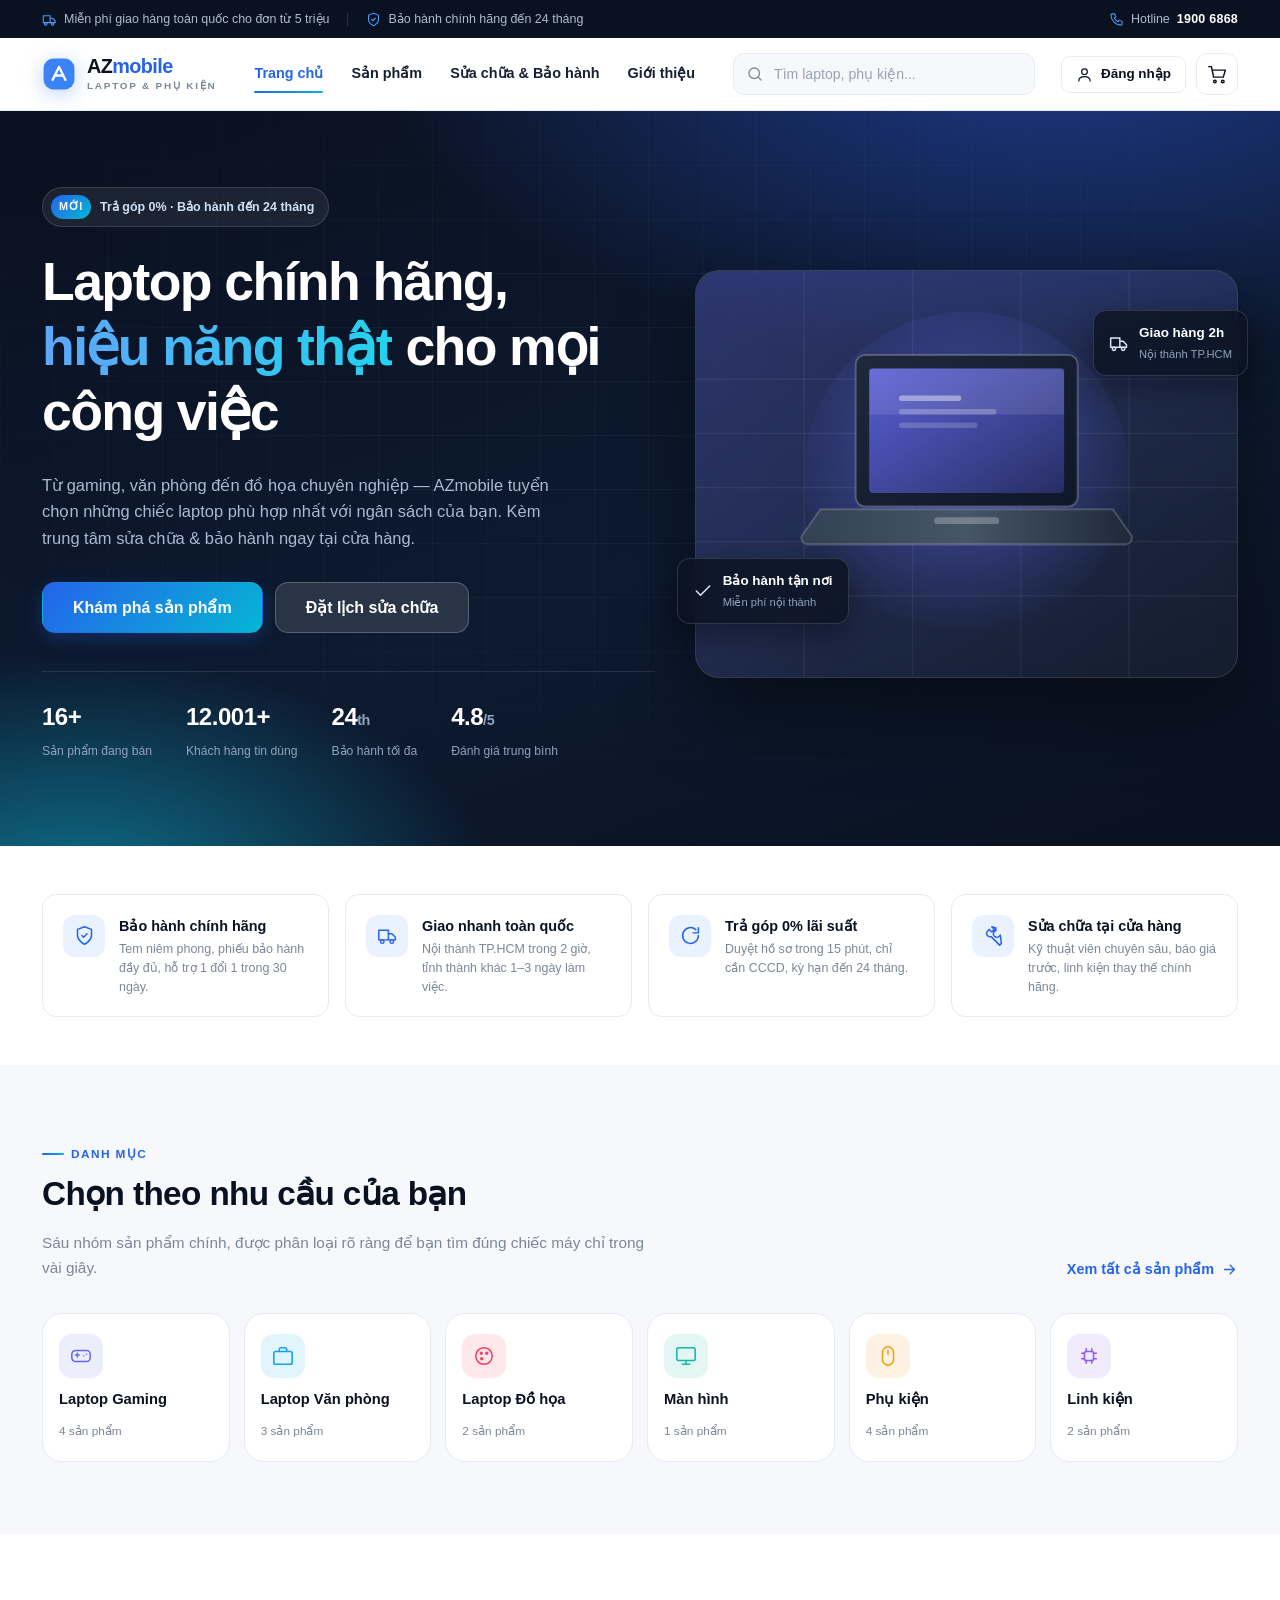
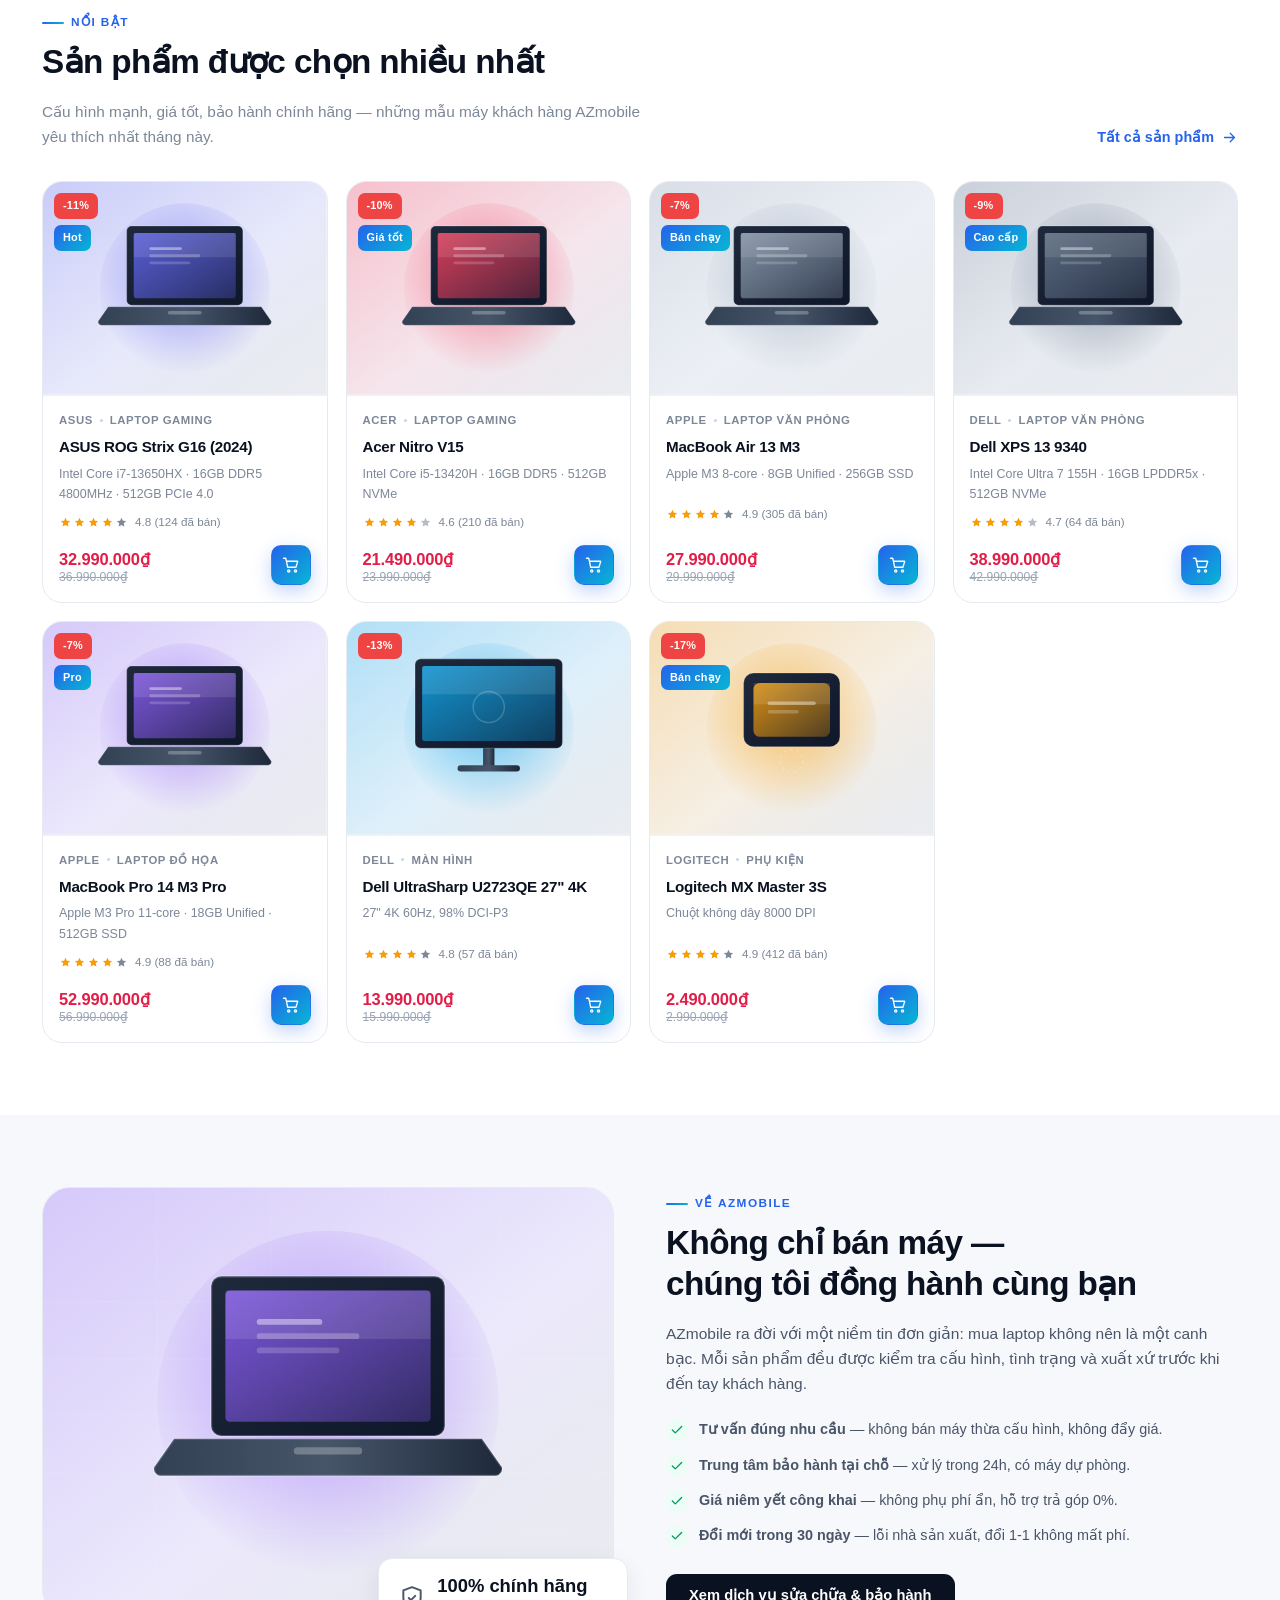
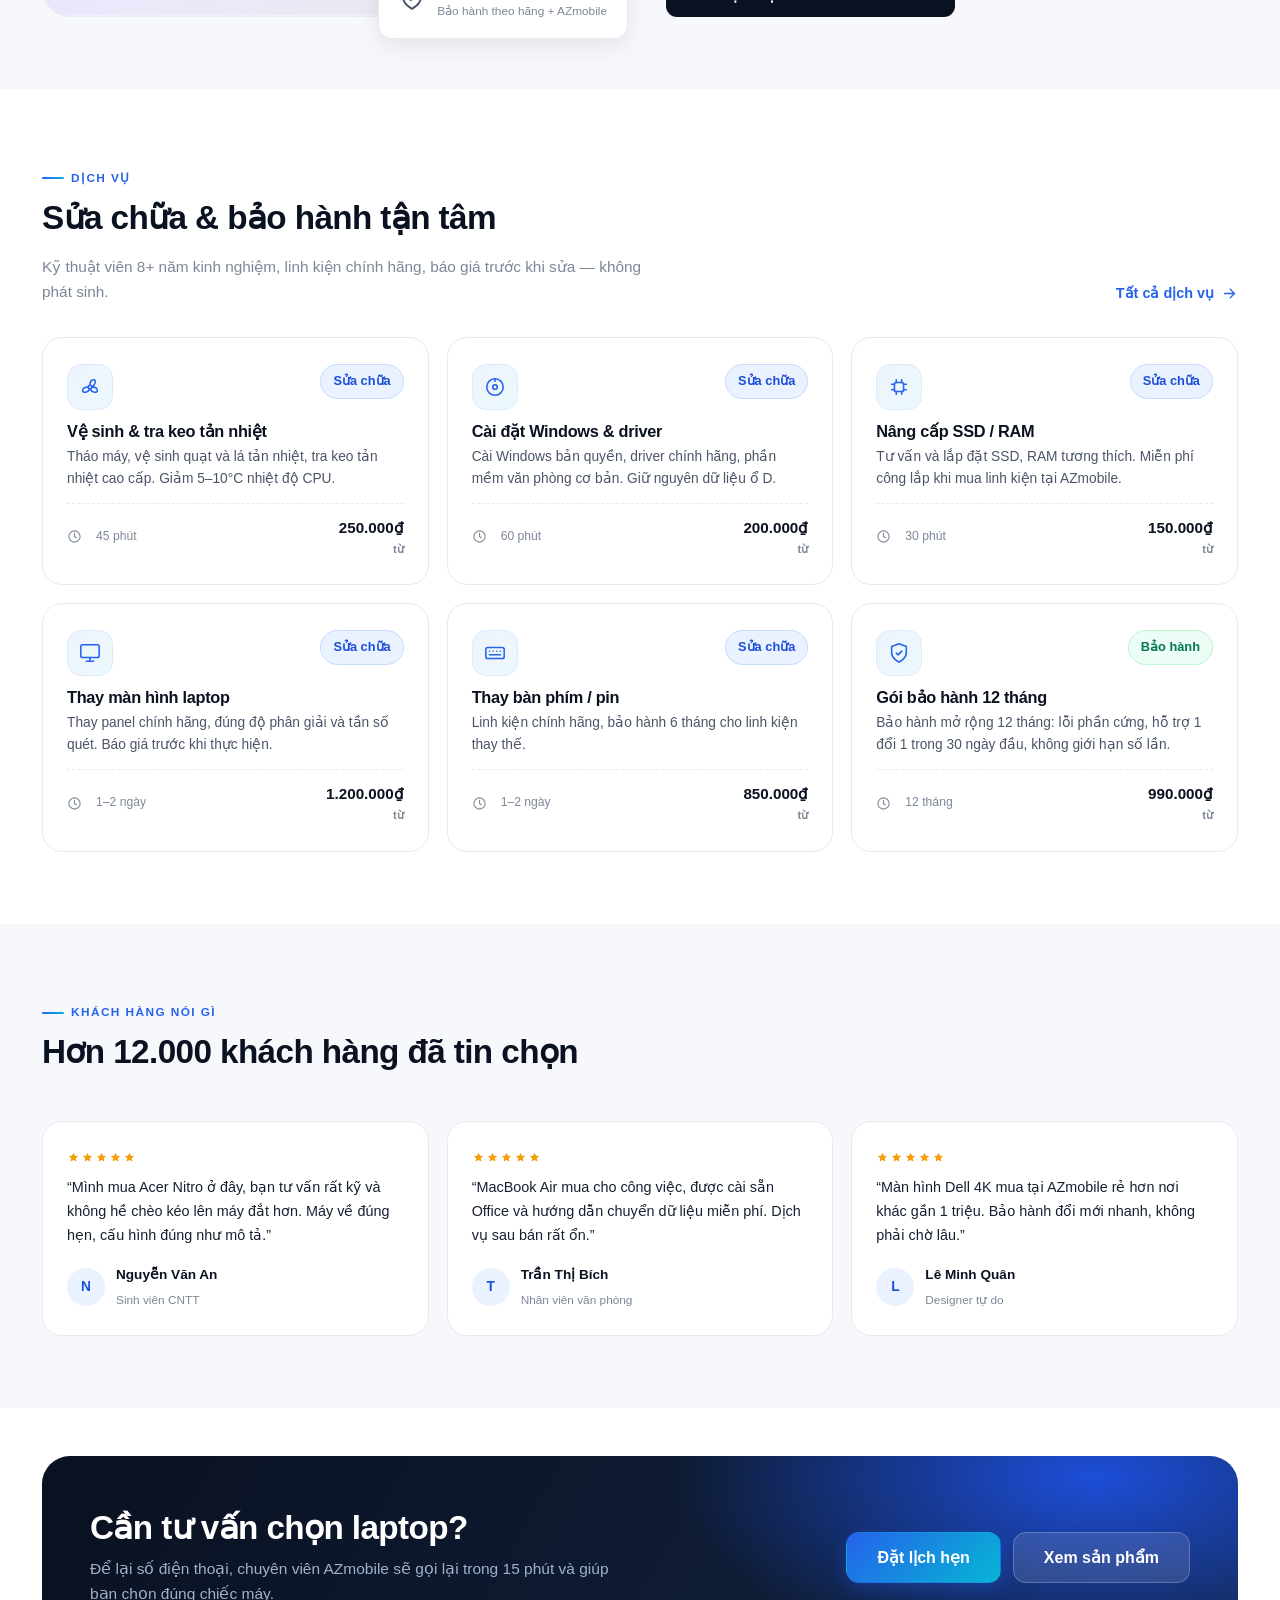
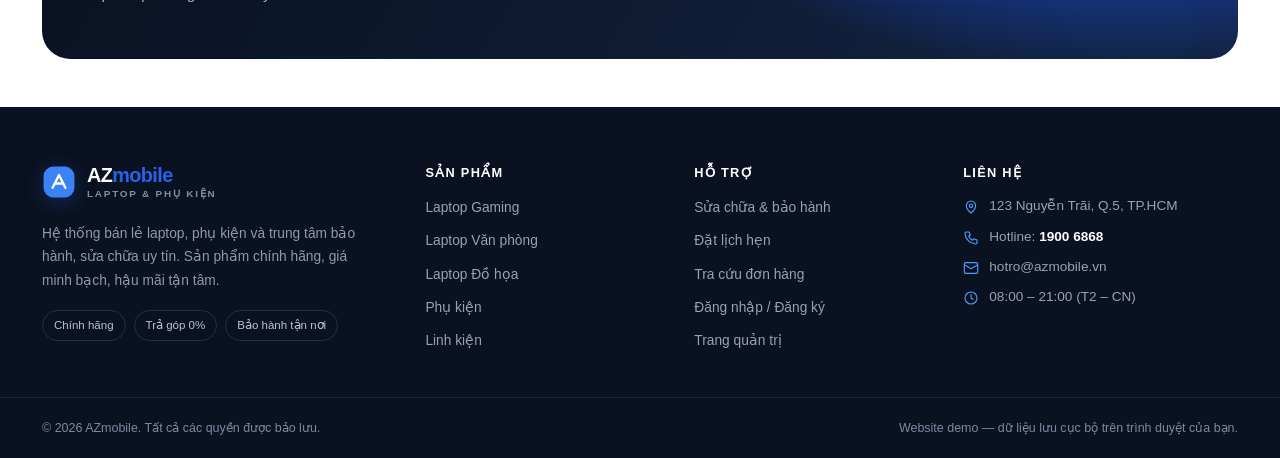
==== index.html @ 619dd953 "AZmobile - website ban laptop, phu kien, sua chua va bao hanh" ====
<!DOCTYPE html>
<html lang="vi">
<head>
  <meta charset="UTF-8">
  <meta name="viewport" content="width=device-width, initial-scale=1.0">
  <title>AZmobile — Laptop, phụ kiện, sửa chữa &amp; bảo hành chính hãng</title>
  <meta name="description" content="AZmobile - hệ thống bán lẻ laptop gaming, văn phòng, đồ họa và phụ kiện chính hãng. Trung tâm sửa chữa, bảo hành uy tín, giá minh bạch, trả góp 0%.">
  <meta name="theme-color" content="#0a1120">
  <link rel="icon" href="assets/img/favicon.svg" type="image/svg+xml">
  <link rel="stylesheet" href="assets/css/style.css">
</head>
<body>

<div id="site-header"></div>

<main>
  <!-- HERO -->
  <section class="hero">
    <div class="container hero__inner">
      <div class="hero__text">
        <span class="hero__pill"><b>Mới</b> Trả góp 0% · Bảo hành đến 24 tháng</span>
        <h1>Laptop chính hãng,<br><em>hiệu năng thật</em> cho mọi công việc</h1>
        <p class="hero__lead">
          Từ gaming, văn phòng đến đồ họa chuyên nghiệp — AZmobile tuyển chọn những chiếc laptop
          phù hợp nhất với ngân sách của bạn. Kèm trung tâm sửa chữa &amp; bảo hành ngay tại cửa hàng.
        </p>
        <div class="hero__cta">
          <a class="btn btn--primary btn--lg" href="shop.html">Khám phá sản phẩm</a>
          <a class="btn btn--light btn--lg" href="services.html">Đặt lịch sửa chữa</a>
        </div>
        <div class="hero__stats">
          <div class="hero__stat"><b id="stat-products">0</b><span>Sản phẩm đang bán</span></div>
          <div class="hero__stat"><b id="stat-customers">0</b><span>Khách hàng tin dùng</span></div>
          <div class="hero__stat"><b>24<span style="font-size:.9rem">th</span></b><span>Bảo hành tối đa</span></div>
          <div class="hero__stat"><b>4.8<span style="font-size:.9rem">/5</span></b><span>Đánh giá trung bình</span></div>
        </div>
      </div>
      <div class="hero__visual">
        <div class="hero__card" id="hero-art"></div>
        <div class="hero__float hero__float--a">
          <svg width="20" height="20" viewBox="0 0 24 24" fill="none" stroke="currentColor" stroke-width="1.8" stroke-linecap="round" stroke-linejoin="round"><path d="M20 6 9 17l-5-5"/></svg>
          <div><b>Bảo hành tận nơi</b><small>Miễn phí nội thành</small></div>
        </div>
        <div class="hero__float hero__float--b">
          <svg width="20" height="20" viewBox="0 0 24 24" fill="none" stroke="currentColor" stroke-width="1.8" stroke-linecap="round" stroke-linejoin="round"><path d="M2 6h11v11H2zM13 10h4l4 4v3h-8z"/><circle cx="6" cy="19" r="2"/><circle cx="17" cy="19" r="2"/></svg>
          <div><b>Giao hàng 2h</b><small>Nội thành TP.HCM</small></div>
        </div>
      </div>
    </div>
  </section>

  <!-- FEATURES -->
  <section class="section section--tight">
    <div class="container">
      <div class="feat-grid" id="feat-grid"></div>
    </div>
  </section>

  <!-- CATEGORIES -->
  <section class="section section--soft">
    <div class="container">
      <div class="section-head">
        <div class="section-head__text">
          <span class="eyebrow">Danh mục</span>
          <h2>Chọn theo nhu cầu của bạn</h2>
          <p>Sáu nhóm sản phẩm chính, được phân loại rõ ràng để bạn tìm đúng chiếc máy chỉ trong vài giây.</p>
        </div>
        <a class="section-head__link" href="shop.html">Xem tất cả sản phẩm <svg class="ico" width="17" height="17" viewBox="0 0 24 24" fill="none" stroke="currentColor" stroke-width="1.8" stroke-linecap="round" stroke-linejoin="round"><path d="M5 12h14M13 6l6 6-6 6"/></svg></a>
      </div>
      <div class="cat-grid" id="cat-grid"></div>
    </div>
  </section>

  <!-- FEATURED PRODUCTS -->
  <section class="section">
    <div class="container">
      <div class="section-head">
        <div class="section-head__text">
          <span class="eyebrow">Nổi bật</span>
          <h2>Sản phẩm được chọn nhiều nhất</h2>
          <p>Cấu hình mạnh, giá tốt, bảo hành chính hãng — những mẫu máy khách hàng AZmobile yêu thích nhất tháng này.</p>
        </div>
        <a class="section-head__link" href="shop.html">Tất cả sản phẩm <svg class="ico" width="17" height="17" viewBox="0 0 24 24" fill="none" stroke="currentColor" stroke-width="1.8" stroke-linecap="round" stroke-linejoin="round"><path d="M5 12h14M13 6l6 6-6 6"/></svg></a>
      </div>
      <div class="prod-grid" id="featured-grid"></div>
    </div>
  </section>

  <!-- ABOUT / SPLIT -->
  <section class="section section--soft" id="about">
    <div class="container split">
      <div class="split__media">
        <div id="about-art"></div>
        <div class="split__panel">
          <svg width="26" height="26" viewBox="0 0 24 24" fill="none" stroke="currentColor" stroke-width="1.8" stroke-linecap="round" stroke-linejoin="round"><path d="M12 22s8-4 8-10V5l-8-3-8 3v7c0 6 8 10 8 10Z"/><path d="M9 12l2 2 4-4"/></svg>
          <div><b>100% chính hãng</b><small>Bảo hành theo hãng + AZmobile</small></div>
        </div>
      </div>
      <div>
        <span class="eyebrow">Về AZmobile</span>
        <h2>Không chỉ bán máy —<br>chúng tôi đồng hành cùng bạn</h2>
        <p>
          AZmobile ra đời với một niềm tin đơn giản: mua laptop không nên là một canh bạc.
          Mỗi sản phẩm đều được kiểm tra cấu hình, tình trạng và xuất xứ trước khi đến tay khách hàng.
        </p>
        <ul class="checklist">
          <li><svg class="ico" width="22" height="22" viewBox="0 0 24 24" fill="none" stroke="currentColor" stroke-width="2.2" stroke-linecap="round" stroke-linejoin="round"><path d="M20 6 9 17l-5-5"/></svg><span><strong>Tư vấn đúng nhu cầu</strong> — không bán máy thừa cấu hình, không đẩy giá.</span></li>
          <li><svg class="ico" width="22" height="22" viewBox="0 0 24 24" fill="none" stroke="currentColor" stroke-width="2.2" stroke-linecap="round" stroke-linejoin="round"><path d="M20 6 9 17l-5-5"/></svg><span><strong>Trung tâm bảo hành tại chỗ</strong> — xử lý trong 24h, có máy dự phòng.</span></li>
          <li><svg class="ico" width="22" height="22" viewBox="0 0 24 24" fill="none" stroke="currentColor" stroke-width="2.2" stroke-linecap="round" stroke-linejoin="round"><path d="M20 6 9 17l-5-5"/></svg><span><strong>Giá niêm yết công khai</strong> — không phụ phí ẩn, hỗ trợ trả góp 0%.</span></li>
          <li><svg class="ico" width="22" height="22" viewBox="0 0 24 24" fill="none" stroke="currentColor" stroke-width="2.2" stroke-linecap="round" stroke-linejoin="round"><path d="M20 6 9 17l-5-5"/></svg><span><strong>Đổi mới trong 30 ngày</strong> — lỗi nhà sản xuất, đổi 1-1 không mất phí.</span></li>
        </ul>
        <a class="btn btn--dark" href="services.html">Xem dịch vụ sửa chữa &amp; bảo hành</a>
      </div>
    </div>
  </section>

  <!-- SERVICES -->
  <section class="section">
    <div class="container">
      <div class="section-head">
        <div class="section-head__text">
          <span class="eyebrow">Dịch vụ</span>
          <h2>Sửa chữa &amp; bảo hành tận tâm</h2>
          <p>Kỹ thuật viên 8+ năm kinh nghiệm, linh kiện chính hãng, báo giá trước khi sửa — không phát sinh.</p>
        </div>
        <a class="section-head__link" href="services.html">Tất cả dịch vụ <svg class="ico" width="17" height="17" viewBox="0 0 24 24" fill="none" stroke="currentColor" stroke-width="1.8" stroke-linecap="round" stroke-linejoin="round"><path d="M5 12h14M13 6l6 6-6 6"/></svg></a>
      </div>
      <div class="svc-grid" id="svc-grid"></div>
    </div>
  </section>

  <!-- TESTIMONIALS -->
  <section class="section section--soft">
    <div class="container">
      <div class="section-head">
        <div class="section-head__text">
          <span class="eyebrow">Khách hàng nói gì</span>
          <h2>Hơn 12.000 khách hàng đã tin chọn</h2>
        </div>
      </div>
      <div class="quote-grid" id="quote-grid"></div>
    </div>
  </section>

  <!-- CTA -->
  <section class="section section--tight">
    <div class="container">
      <div class="cta-band">
        <div>
          <h2>Cần tư vấn chọn laptop?</h2>
          <p>Để lại số điện thoại, chuyên viên AZmobile sẽ gọi lại trong 15 phút và giúp bạn chọn đúng chiếc máy.</p>
        </div>
        <div class="cta-band__actions">
          <a class="btn btn--primary btn--lg" href="services.html#booking">Đặt lịch hẹn</a>
          <a class="btn btn--light btn--lg" href="shop.html">Xem sản phẩm</a>
        </div>
      </div>
    </div>
  </section>
</main>

<div id="site-footer"></div>

<script src="assets/js/db.js"></script>
<script src="assets/js/ui.js"></script>
<script src="assets/js/home.js"></script>
</body>
</html>
---- assets/css/style.css ----
/* =========================================================
   AZmobile — Design System
   1. Tokens & Reset
   2. Utilities & Buttons
   3. Header / Nav
   4. Hero
   5. Sections & Cards
   6. Product cards
   7. Footer
   8. Forms / Auth
   9. Shop / Filters
   10. Product detail
   11. Cart / Checkout
   12. Account
   13. Toast
   14. Responsive
   ========================================================= */

/* ---------- 1. Tokens ---------- */
:root {
  --ink: #0a1120;
  --ink-2: #172033;
  --body: #4a5568;
  --muted: #7c8798;
  --line: #e6eaf1;
  --line-2: #eef1f6;
  --bg: #ffffff;
  --bg-soft: #f6f8fc;
  --bg-deep: #0a1120;
  --accent: #2563eb;
  --accent-d: #1d4ed8;
  --accent-l: #eaf1ff;
  --cyan: #06b6d4;
  --grad: linear-gradient(135deg, #2563eb 0%, #06b6d4 100%);
  --grad-soft: linear-gradient(135deg, rgba(37, 99, 235, .08), rgba(6, 182, 212, .08));
  --ok: #10b981;
  --warn: #f59e0b;
  --err: #ef4444;
  --r-sm: 10px;
  --r-md: 14px;
  --r-lg: 20px;
  --r-xl: 28px;
  --sh-1: 0 1px 2px rgba(10, 17, 32, .05), 0 2px 8px rgba(10, 17, 32, .04);
  --sh-2: 0 8px 24px rgba(10, 17, 32, .08);
  --sh-3: 0 20px 50px rgba(10, 17, 32, .14);
  --ff: "Segoe UI", -apple-system, BlinkMacSystemFont, Roboto, "Helvetica Neue", Arial, "Noto Sans", sans-serif;
  --container: 1240px;
  --ease: cubic-bezier(.22, .61, .36, 1);
}

* { box-sizing: border-box; }

html { scroll-behavior: smooth; -webkit-text-size-adjust: 100%; }

body {
  margin: 0;
  font-family: var(--ff);
  font-size: 15.5px;
  line-height: 1.62;
  color: var(--body);
  background: var(--bg);
  -webkit-font-smoothing: antialiased;
  overflow-x: hidden;
}

h1, h2, h3, h4, h5 {
  margin: 0 0 .5em;
  color: var(--ink);
  font-weight: 750;
  line-height: 1.22;
  letter-spacing: -.018em;
}

h1 { font-size: clamp(2rem, 4.2vw, 3.35rem); }
h2 { font-size: clamp(1.55rem, 2.6vw, 2.2rem); }
h3 { font-size: 1.14rem; }
h4 { font-size: .95rem; }
p { margin: 0 0 1em; }
a { color: var(--accent); text-decoration: none; transition: color .18s var(--ease); }
a:hover { color: var(--accent-d); }
img, svg { max-width: 100%; display: block; }
ul { margin: 0; padding: 0; list-style: none; }
button, input, select, textarea { font: inherit; color: inherit; }
button { cursor: pointer; }
:focus-visible { outline: 2px solid var(--accent); outline-offset: 2px; border-radius: 6px; }
::selection { background: rgba(37, 99, 235, .18); }

.ico { flex: 0 0 auto; }

/* ---------- 2. Utilities ---------- */
.container {
  width: 100%;
  max-width: var(--container);
  margin: 0 auto;
  padding: 0 22px;
}

.section { padding: 72px 0; }
.section--soft { background: var(--bg-soft); }
.section--tight { padding: 48px 0; }

.section-head {
  display: flex;
  align-items: flex-end;
  justify-content: space-between;
  gap: 24px;
  margin-bottom: 32px;
}
.section-head__text { max-width: 620px; }
.eyebrow {
  display: inline-flex;
  align-items: center;
  gap: 7px;
  font-size: .74rem;
  font-weight: 750;
  letter-spacing: .12em;
  text-transform: uppercase;
  color: var(--accent);
  margin-bottom: 10px;
}
.eyebrow::before {
  content: "";
  width: 22px;
  height: 2px;
  background: var(--grad);
  border-radius: 2px;
}
.section-head p { margin: 0; color: var(--muted); font-size: .96rem; }
.section-head__link {
  display: inline-flex;
  align-items: center;
  gap: 7px;
  font-weight: 700;
  font-size: .9rem;
  white-space: nowrap;
}
.section-head__link .ico { transition: transform .2s var(--ease); }
.section-head__link:hover .ico { transform: translateX(4px); }

.btn {
  display: inline-flex;
  align-items: center;
  justify-content: center;
  gap: 8px;
  padding: 12px 22px;
  border: 1px solid transparent;
  border-radius: 11px;
  font-size: .92rem;
  font-weight: 700;
  line-height: 1.2;
  text-decoration: none;
  white-space: nowrap;
  transition: transform .16s var(--ease), box-shadow .22s var(--ease), background .2s, color .2s, border-color .2s;
}
.btn:active { transform: translateY(1px) scale(.995); }
.btn--primary {
  background: var(--grad);
  color: #fff;
  box-shadow: 0 6px 18px rgba(37, 99, 235, .28);
}
.btn--primary:hover { color: #fff; box-shadow: 0 10px 26px rgba(37, 99, 235, .38); transform: translateY(-1px); }
.btn--dark { background: var(--ink); color: #fff; }
.btn--dark:hover { background: #1b2740; color: #fff; transform: translateY(-1px); }
.btn--ghost { background: #fff; border-color: var(--line); color: var(--ink); }
.btn--ghost:hover { border-color: #c9d4e6; background: #fbfcfe; color: var(--ink); }
.btn--light { background: rgba(255, 255, 255, .12); color: #fff; border-color: rgba(255, 255, 255, .22); backdrop-filter: blur(6px); }
.btn--light:hover { background: rgba(255, 255, 255, .2); color: #fff; }
.btn--sm { padding: 9px 15px; font-size: .84rem; border-radius: 9px; }
.btn--lg { padding: 15px 30px; font-size: 1rem; border-radius: 13px; }
.btn--block { width: 100%; }
.btn--icon { padding: 10px; border-radius: 10px; }
.btn[disabled] { opacity: .5; pointer-events: none; }
.btn--danger { background: #fef2f2; color: #dc2626; border-color: #fecaca; }
.btn--danger:hover { background: #fee2e2; color: #b91c1c; }

.chip {
  display: inline-flex;
  align-items: center;
  gap: 6px;
  padding: 6px 12px;
  border-radius: 999px;
  background: var(--bg-soft);
  border: 1px solid var(--line);
  font-size: .8rem;
  font-weight: 650;
  color: var(--body);
}
.chip--ok { background: #ecfdf5; border-color: #bbf7d0; color: #047857; }
.chip--warn { background: #fffbeb; border-color: #fde68a; color: #b45309; }
.chip--err { background: #fef2f2; border-color: #fecaca; color: #b91c1c; }
.chip--info { background: var(--accent-l); border-color: #c7dbff; color: var(--accent-d); }

/* ---------- 3. Header ---------- */
.topbar {
  background: var(--bg-deep);
  color: #aebbd0;
  font-size: .78rem;
}
.topbar__inner {
  display: flex;
  align-items: center;
  gap: 18px;
  height: 38px;
}
.topbar__item { display: inline-flex; align-items: center; gap: 7px; }
.topbar__item .ico { color: #4f9cf9; }
.topbar__sep { width: 1px; height: 13px; background: rgba(255, 255, 255, .14); }
.topbar__right { margin-left: auto; display: inline-flex; align-items: center; gap: 7px; }
.topbar__right .ico { color: #4f9cf9; }
.topbar__right strong { color: #fff; letter-spacing: .02em; }

.header {
  position: sticky;
  top: 0;
  z-index: 90;
  background: rgba(255, 255, 255, .88);
  backdrop-filter: saturate(180%) blur(14px);
  border-bottom: 1px solid var(--line);
  transition: box-shadow .25s var(--ease), background .25s;
}
.header.is-stuck { box-shadow: 0 6px 24px rgba(10, 17, 32, .07); }
.header__inner {
  display: flex;
  align-items: center;
  gap: 26px;
  height: 72px;
}

.brand { display: inline-flex; align-items: center; gap: 11px; flex: 0 0 auto; }
.brand__mark { display: block; filter: drop-shadow(0 4px 10px rgba(37, 99, 235, .3)); }
.brand__text { display: flex; flex-direction: column; line-height: 1.1; }
.brand__text strong {
  font-size: 1.24rem;
  font-weight: 800;
  letter-spacing: -.03em;
  color: var(--ink);
}
.brand__text strong span { color: var(--accent); }
.brand__text small {
  font-size: .62rem;
  letter-spacing: .18em;
  text-transform: uppercase;
  color: var(--muted);
  font-weight: 650;
  margin-top: 3px;
}

.nav { display: flex; align-items: center; gap: 4px; }
.nav a {
  position: relative;
  padding: 9px 12px;
  border-radius: 9px;
  font-size: .9rem;
  font-weight: 650;
  color: var(--ink-2);
  white-space: nowrap;
  transition: background .18s, color .18s;
}
.nav a:hover { background: var(--bg-soft); color: var(--accent); }
.nav a.is-active { color: var(--accent); }
.nav a.is-active::after {
  content: "";
  position: absolute;
  left: 12px;
  right: 12px;
  bottom: 2px;
  height: 2px;
  border-radius: 2px;
  background: var(--grad);
}

.search {
  position: relative;
  flex: 1 1 auto;
  max-width: 330px;
  margin-left: auto;
}
.search .ico {
  position: absolute;
  left: 13px;
  top: 50%;
  transform: translateY(-50%);
  color: var(--muted);
  pointer-events: none;
}
.search input {
  width: 100%;
  height: 42px;
  padding: 0 14px 0 40px;
  border: 1px solid var(--line);
  border-radius: 11px;
  background: var(--bg-soft);
  font-size: .88rem;
  color: var(--ink);
  transition: border-color .2s, background .2s, box-shadow .2s;
}
.search input::placeholder { color: #98a2b3; }
.search input:focus {
  outline: none;
  background: #fff;
  border-color: #b9cdf5;
  box-shadow: 0 0 0 4px rgba(37, 99, 235, .1);
}

.header__actions { display: flex; align-items: center; gap: 10px; }
.header__login { padding: 9px 14px; }

.acct { position: relative; }
.acct__btn {
  display: flex;
  align-items: center;
  gap: 9px;
  padding: 5px 10px 5px 5px;
  border: 1px solid var(--line);
  border-radius: 999px;
  background: #fff;
  transition: border-color .2s, box-shadow .2s;
}
.acct__btn:hover { border-color: #c9d4e6; box-shadow: var(--sh-1); }
.acct__ava {
  width: 30px;
  height: 30px;
  border-radius: 50%;
  background: var(--grad);
  color: #fff;
  font-size: .82rem;
  font-weight: 800;
  display: grid;
  place-items: center;
}
.acct__meta { display: flex; flex-direction: column; line-height: 1.15; text-align: left; }
.acct__hi { font-size: .62rem; color: var(--muted); letter-spacing: .04em; }
.acct__name { font-size: .82rem; font-weight: 700; color: var(--ink); }
.acct__menu {
  position: absolute;
  right: 0;
  top: calc(100% + 10px);
  min-width: 216px;
  padding: 7px;
  background: #fff;
  border: 1px solid var(--line);
  border-radius: 14px;
  box-shadow: var(--sh-3);
  opacity: 0;
  visibility: hidden;
  transform: translateY(-6px) scale(.98);
  transform-origin: top right;
  transition: all .2s var(--ease);
  z-index: 50;
}
.acct.is-open .acct__menu { opacity: 1; visibility: visible; transform: none; }
.acct__menu a, .acct__menu button {
  display: flex;
  align-items: center;
  gap: 10px;
  width: 100%;
  padding: 9px 11px;
  border: 0;
  border-radius: 9px;
  background: none;
  font-size: .87rem;
  font-weight: 600;
  color: var(--ink-2);
  text-align: left;
}
.acct__menu a:hover, .acct__menu button:hover { background: var(--bg-soft); color: var(--accent); }
.acct__menu .ico { color: var(--muted); }
.acct__menu a:hover .ico, .acct__menu button:hover .ico { color: var(--accent); }

.cartbtn {
  position: relative;
  display: grid;
  place-items: center;
  width: 42px;
  height: 42px;
  border-radius: 11px;
  border: 1px solid var(--line);
  background: #fff;
  color: var(--ink);
  transition: border-color .2s, background .2s, color .2s;
}
.cartbtn:hover { border-color: #c9d4e6; color: var(--accent); background: #fbfcfe; }
.cartbtn__count {
  position: absolute;
  top: -5px;
  right: -5px;
  min-width: 19px;
  height: 19px;
  padding: 0 5px;
  border-radius: 999px;
  background: var(--grad);
  color: #fff;
  font-size: .66rem;
  font-weight: 800;
  display: grid;
  place-items: center;
  border: 2px solid #fff;
  transition: transform .2s var(--ease);
}
.cartbtn__count.is-empty { transform: scale(0); }

.burger {
  display: none;
  width: 42px;
  height: 42px;
  border: 1px solid var(--line);
  border-radius: 11px;
  background: #fff;
  color: var(--ink);
  place-items: center;
}

/* ---------- 4. Hero ---------- */
.hero {
  position: relative;
  overflow: hidden;
  background: radial-gradient(1100px 520px at 82% -10%, #1e3a8a 0%, transparent 62%),
              radial-gradient(700px 420px at 6% 108%, #0e7490 0%, transparent 60%),
              linear-gradient(160deg, #0a1120 0%, #0d1a30 58%, #0a1120 100%);
  color: #cfdaea;
}
.hero::after {
  content: "";
  position: absolute;
  inset: 0;
  background-image: linear-gradient(rgba(255, 255, 255, .035) 1px, transparent 1px),
                    linear-gradient(90deg, rgba(255, 255, 255, .035) 1px, transparent 1px);
  background-size: 54px 54px;
  mask-image: radial-gradient(70% 60% at 50% 40%, #000 30%, transparent 100%);
  pointer-events: none;
}
.hero__inner {
  position: relative;
  z-index: 2;
  display: grid;
  grid-template-columns: 1.06fr .94fr;
  gap: 40px;
  align-items: center;
  padding: 76px 22px 84px;
}
.hero__pill {
  display: inline-flex;
  align-items: center;
  gap: 9px;
  padding: 7px 14px 7px 8px;
  border-radius: 999px;
  background: rgba(255, 255, 255, .07);
  border: 1px solid rgba(255, 255, 255, .13);
  font-size: .78rem;
  font-weight: 650;
  color: #cfe0f7;
  margin-bottom: 22px;
}
.hero__pill b {
  padding: 3px 8px;
  border-radius: 999px;
  background: var(--grad);
  color: #fff;
  font-size: .68rem;
  letter-spacing: .06em;
  text-transform: uppercase;
}
.hero h1 { color: #fff; letter-spacing: -.03em; }
.hero h1 em {
  font-style: normal;
  background: linear-gradient(100deg, #60a5fa, #22d3ee);
  -webkit-background-clip: text;
  background-clip: text;
  -webkit-text-fill-color: transparent;
}
.hero__lead {
  max-width: 520px;
  color: #a9bad2;
  font-size: 1.03rem;
  margin-bottom: 30px;
}
.hero__cta { display: flex; flex-wrap: wrap; gap: 12px; margin-bottom: 38px; }
.hero__stats {
  display: flex;
  flex-wrap: wrap;
  gap: 20px 34px;
  padding-top: 26px;
  border-top: 1px solid rgba(255, 255, 255, .1);
}
.hero__stat b {
  display: block;
  font-size: 1.5rem;
  font-weight: 800;
  color: #fff;
  letter-spacing: -.02em;
}
.hero__stat span { font-size: .76rem; color: #90a3bd; }

.hero__visual { position: relative; }
.hero__card {
  position: relative;
  border-radius: 24px;
  overflow: hidden;
  border: 1px solid rgba(255, 255, 255, .12);
  background: rgba(255, 255, 255, .045);
  backdrop-filter: blur(8px);
  box-shadow: 0 30px 80px rgba(0, 0, 0, .45);
  animation: floatY 7s ease-in-out infinite;
}
.hero__card .art { width: 100%; height: auto; }
.hero__float {
  position: absolute;
  display: flex;
  align-items: center;
  gap: 10px;
  padding: 11px 15px;
  border-radius: 13px;
  background: rgba(11, 18, 32, .78);
  border: 1px solid rgba(255, 255, 255, .14);
  backdrop-filter: blur(12px);
  font-size: .78rem;
  color: #dbe7f7;
  box-shadow: 0 12px 30px rgba(0, 0, 0, .35);
}
.hero__float b { color: #fff; display: block; font-size: .84rem; }
.hero__float small { color: #8fa3be; font-size: .7rem; }
.hero__float--a { left: -18px; bottom: 54px; animation: floatY 6s ease-in-out infinite .4s; }
.hero__float--b { right: -10px; top: 40px; animation: floatY 6.6s ease-in-out infinite .9s; }
.hero__float .ico { color: #4ade80; }
.hero__float--b .ico { color: #38bdf8; }

@keyframes floatY {
  0%, 100% { transform: translateY(0); }
  50% { transform: translateY(-11px); }
}

/* ---------- 5. Sections ---------- */
.cat-grid {
  display: grid;
  grid-template-columns: repeat(6, 1fr);
  gap: 14px;
}
.cat-card {
  position: relative;
  display: flex;
  flex-direction: column;
  gap: 10px;
  padding: 20px 16px;
  border: 1px solid var(--line);
  border-radius: var(--r-lg);
  background: #fff;
  overflow: hidden;
  transition: transform .22s var(--ease), box-shadow .22s var(--ease), border-color .22s;
}
.cat-card::before {
  content: "";
  position: absolute;
  inset: 0 0 auto 0;
  height: 3px;
  background: var(--c, var(--accent));
  opacity: 0;
  transition: opacity .22s;
}
.cat-card:hover {
  transform: translateY(-4px);
  box-shadow: var(--sh-2);
  border-color: #dbe3f0;
}
.cat-card:hover::before { opacity: 1; }
.cat-card__ico {
  width: 44px;
  height: 44px;
  border-radius: 13px;
  display: grid;
  place-items: center;
  background: color-mix(in srgb, var(--c, #2563eb) 12%, #fff);
  color: var(--c, #2563eb);
}
.cat-card strong { font-size: .92rem; color: var(--ink); font-weight: 750; }
.cat-card small { font-size: .74rem; color: var(--muted); }

.prod-grid {
  display: grid;
  grid-template-columns: repeat(4, 1fr);
  gap: 18px;
}

.pcard {
  display: flex;
  flex-direction: column;
  border: 1px solid var(--line);
  border-radius: var(--r-lg);
  background: #fff;
  overflow: hidden;
  transition: transform .22s var(--ease), box-shadow .22s var(--ease), border-color .22s;
}
.pcard:hover { transform: translateY(-5px); box-shadow: var(--sh-2); border-color: #dbe3f0; }
.pcard.is-out { opacity: .82; }
.pcard__media {
  position: relative;
  display: block;
  background: var(--bg-soft);
  border-bottom: 1px solid var(--line-2);
  overflow: hidden;
}
.pcard__media .art { width: 100%; height: auto; transition: transform .45s var(--ease); }
.pcard:hover .pcard__media .art { transform: scale(1.045); }
.pcard__tags {
  position: absolute;
  top: 11px;
  left: 11px;
  display: flex;
  flex-direction: column;
  gap: 6px;
  align-items: flex-start;
}
.tag {
  padding: 4px 9px;
  border-radius: 7px;
  font-size: .68rem;
  font-weight: 800;
  letter-spacing: .02em;
  background: var(--ink);
  color: #fff;
}
.tag--off { background: #ef4444; }
.tag--badge { background: var(--grad); }
.tag--out { background: #64748b; }

.pcard__body { padding: 15px 16px 17px; display: flex; flex-direction: column; flex: 1; }
.pcard__meta {
  display: flex;
  align-items: center;
  gap: 7px;
  font-size: .71rem;
  font-weight: 650;
  color: var(--muted);
  text-transform: uppercase;
  letter-spacing: .05em;
  margin-bottom: 7px;
}
.pcard__meta .dot { width: 3px; height: 3px; border-radius: 50%; background: #cbd5e1; }
.pcard__name { font-size: .95rem; margin: 0 0 6px; line-height: 1.4; }
.pcard__name a { color: var(--ink); }
.pcard__name a:hover { color: var(--accent); }
.pcard__spec {
  font-size: .78rem;
  color: var(--muted);
  margin: 0 0 9px;
  min-height: 2.6em;
  display: -webkit-box;
  -webkit-line-clamp: 2;
  -webkit-box-orient: vertical;
  overflow: hidden;
}
.pcard__rating { display: flex; align-items: center; gap: 7px; margin-bottom: 13px; }
.pcard__rating span:last-child { font-size: .73rem; color: var(--muted); }
.stars { display: inline-flex; gap: 1px; }
.star { color: #dfe5ee; display: inline-flex; }
.star--full { color: #f59e0b; }
.star--half { color: #f59e0b; opacity: .55; }
.star svg { fill: currentColor; stroke: none; }
.pcard__foot { display: flex; align-items: flex-end; justify-content: space-between; gap: 10px; margin-top: auto; }
.price { display: flex; flex-direction: column; line-height: 1.25; }
.price strong { font-size: 1.03rem; font-weight: 800; color: #e11d48; letter-spacing: -.01em; }
.price del { font-size: .76rem; color: #9aa5b6; }
.btn--icon.is-pop { animation: pop .38s var(--ease); }
@keyframes pop {
  0% { transform: scale(1); }
  45% { transform: scale(.86); }
  100% { transform: scale(1); }
}

/* Features */
.feat-grid { display: grid; grid-template-columns: repeat(4, 1fr); gap: 16px; }
.feat {
  display: flex;
  gap: 14px;
  padding: 20px;
  border-radius: var(--r-md);
  background: #fff;
  border: 1px solid var(--line);
}
.feat__ico {
  width: 42px;
  height: 42px;
  flex: 0 0 42px;
  border-radius: 12px;
  display: grid;
  place-items: center;
  background: var(--accent-l);
  color: var(--accent);
}
.feat strong { display: block; font-size: .9rem; color: var(--ink); margin-bottom: 2px; }
.feat small { font-size: .78rem; color: var(--muted); line-height: 1.5; display: block; }

/* Service cards */
.svc-grid { display: grid; grid-template-columns: repeat(3, 1fr); gap: 18px; }
.svc {
  position: relative;
  display: flex;
  flex-direction: column;
  gap: 12px;
  padding: 26px 24px;
  border-radius: var(--r-lg);
  background: #fff;
  border: 1px solid var(--line);
  transition: transform .22s var(--ease), box-shadow .22s var(--ease);
}
.svc:hover { transform: translateY(-4px); box-shadow: var(--sh-2); }
.svc__top { display: flex; align-items: flex-start; justify-content: space-between; gap: 12px; }
.svc__ico {
  width: 46px;
  height: 46px;
  border-radius: 14px;
  display: grid;
  place-items: center;
  background: var(--grad-soft);
  color: var(--accent);
  border: 1px solid #dbeafe;
}
.svc h3 { margin: 0 0 4px; font-size: 1.02rem; }
.svc p { font-size: .86rem; color: var(--body); margin: 0; }
.svc__meta {
  display: flex;
  align-items: center;
  gap: 14px;
  font-size: .76rem;
  color: var(--muted);
  padding-top: 12px;
  border-top: 1px dashed var(--line);
  margin-top: auto;
}
.svc__meta .ico { color: var(--muted); }
.svc__price { margin-left: auto; font-weight: 800; color: var(--ink); font-size: .95rem; }
.svc__price small { font-weight: 600; color: var(--muted); font-size: .7rem; display: block; text-align: right; }

/* Split / about */
.split {
  display: grid;
  grid-template-columns: 1fr 1fr;
  gap: 52px;
  align-items: center;
}
.split__media { position: relative; }
.split__media .art { border-radius: var(--r-xl); border: 1px solid var(--line); background: var(--bg-soft); }
.split__panel {
  position: absolute;
  bottom: -22px;
  right: -14px;
  padding: 16px 20px;
  border-radius: var(--r-md);
  background: #fff;
  border: 1px solid var(--line);
  box-shadow: var(--sh-2);
  display: flex;
  align-items: center;
  gap: 12px;
}
.split__panel b { display: block; font-size: 1.15rem; color: var(--ink); line-height: 1.2; }
.split__panel small { font-size: .74rem; color: var(--muted); }
.split__panel .ico { color: var(--ok); }
.checklist { display: grid; gap: 12px; margin: 22px 0 26px; }
.checklist li { display: flex; gap: 11px; font-size: .9rem; color: var(--body); }
.checklist .ico {
  flex: 0 0 auto;
  width: 22px;
  height: 22px;
  padding: 4px;
  border-radius: 50%;
  background: #ecfdf5;
  color: #059669;
  margin-top: 1px;
}

/* CTA band */
.cta-band {
  position: relative;
  overflow: hidden;
  border-radius: var(--r-xl);
  padding: 52px 48px;
  background: radial-gradient(700px 320px at 88% 10%, #1d4ed8 0%, transparent 60%),
              linear-gradient(120deg, #0a1120, #122444);
  color: #c8d6ea;
  display: flex;
  align-items: center;
  justify-content: space-between;
  gap: 32px;
}
.cta-band h2 { color: #fff; margin-bottom: 8px; }
.cta-band p { margin: 0; color: #9fb2cc; max-width: 520px; }
.cta-band__actions { display: flex; gap: 12px; flex-wrap: wrap; }

/* Testimonials */
.quote-grid { display: grid; grid-template-columns: repeat(3, 1fr); gap: 18px; }
.quote {
  padding: 24px;
  border-radius: var(--r-lg);
  background: #fff;
  border: 1px solid var(--line);
}
.quote .stars { margin-bottom: 12px; }
.quote p { font-size: .9rem; color: var(--ink-2); line-height: 1.65; }
.quote__who { display: flex; align-items: center; gap: 11px; margin-top: 16px; }
.quote__ava {
  width: 38px;
  height: 38px;
  border-radius: 50%;
  display: grid;
  place-items: center;
  background: var(--accent-l);
  color: var(--accent-d);
  font-weight: 800;
  font-size: .86rem;
}
.quote__who b { display: block; font-size: .85rem; color: var(--ink); }
.quote__who small { font-size: .74rem; color: var(--muted); }

/* ---------- 7. Footer ---------- */
.footer {
  margin-top: 0;
  background: var(--bg-deep);
  color: #93a3ba;
  font-size: .87rem;
}
.footer__grid {
  display: grid;
  grid-template-columns: 1.5fr 1fr 1fr 1.2fr;
  gap: 40px;
  padding: 58px 22px 44px;
}
.brand--footer .brand__text strong { color: #fff; }
.brand--footer .brand__text small { color: #7f8ea6; }
.footer__col--brand p { margin: 16px 0 18px; max-width: 330px; font-size: .86rem; line-height: 1.7; color: #8b9bb2; }
.footer__badges { display: flex; flex-wrap: wrap; gap: 8px; }
.footer__badges span {
  padding: 5px 11px;
  border-radius: 999px;
  border: 1px solid rgba(255, 255, 255, .12);
  font-size: .72rem;
  color: #b7c5d9;
}
.footer__col h4 {
  color: #fff;
  font-size: .8rem;
  letter-spacing: .1em;
  text-transform: uppercase;
  margin-bottom: 16px;
}
.footer__col ul { display: grid; gap: 10px; }
.footer__col a { color: #93a3ba; font-size: .86rem; }
.footer__col a:hover { color: #fff; }
.footer__contact li { display: flex; gap: 10px; align-items: flex-start; font-size: .85rem; line-height: 1.5; }
.footer__contact .ico { color: #4f9cf9; margin-top: 3px; }
.footer__contact strong { color: #fff; }
.footer__bottom { border-top: 1px solid rgba(255, 255, 255, .08); }
.footer__bottom-inner {
  display: flex;
  align-items: center;
  justify-content: space-between;
  gap: 16px;
  padding: 20px 22px;
  font-size: .78rem;
  color: #7b8aa2;
}

/* ---------- 8. Forms / Auth ---------- */
.field { display: grid; gap: 7px; margin-bottom: 16px; }
.field > label { font-size: .82rem; font-weight: 700; color: var(--ink-2); }
.field > label .req { color: #ef4444; }
.input, .select, .textarea {
  width: 100%;
  padding: 11px 14px;
  border: 1px solid var(--line);
  border-radius: 10px;
  background: #fff;
  font-size: .9rem;
  color: var(--ink);
  transition: border-color .2s, box-shadow .2s, background .2s;
}
.input::placeholder, .textarea::placeholder { color: #9aa5b6; }
.input:focus, .select:focus, .textarea:focus {
  outline: none;
  border-color: #a9c3f2;
  box-shadow: 0 0 0 4px rgba(37, 99, 235, .1);
}
.textarea { min-height: 96px; resize: vertical; }
.select {
  appearance: none;
  background-image: url("data:image/svg+xml,%3Csvg xmlns='http://www.w3.org/2000/svg' width='14' height='14' viewBox='0 0 24 24' fill='none' stroke='%2364748b' stroke-width='2.2' stroke-linecap='round'%3E%3Cpath d='m6 9 6 6 6-6'/%3E%3C/svg%3E");
  background-repeat: no-repeat;
  background-position: right 13px center;
  padding-right: 36px;
}
.field__hint { font-size: .76rem; color: var(--muted); }
.field__err { font-size: .78rem; color: #dc2626; font-weight: 600; display: none; }
.field.has-err .input, .field.has-err .select { border-color: #fca5a5; background: #fffafa; }
.field.has-err .field__err { display: block; }
.form-row { display: grid; grid-template-columns: 1fr 1fr; gap: 14px; }
.check {
  display: flex;
  align-items: flex-start;
  gap: 9px;
  font-size: .83rem;
  color: var(--body);
  cursor: pointer;
}
.check input { margin-top: 3px; accent-color: var(--accent); width: 15px; height: 15px; }

.auth {
  min-height: 100vh;
  display: grid;
  grid-template-columns: 1.02fr .98fr;
  background: var(--bg-soft);
}
.auth__aside {
  position: relative;
  overflow: hidden;
  padding: 56px 52px;
  background: radial-gradient(760px 420px at 20% 0%, #1e3a8a 0%, transparent 62%),
              linear-gradient(160deg, #0a1120, #101f38);
  color: #b9c9de;
  display: flex;
  flex-direction: column;
  justify-content: center;
}
.auth__aside::after {
  content: "";
  position: absolute;
  inset: 0;
  background-image: linear-gradient(rgba(255, 255, 255, .04) 1px, transparent 1px),
                    linear-gradient(90deg, rgba(255, 255, 255, .04) 1px, transparent 1px);
  background-size: 48px 48px;
  mask-image: radial-gradient(60% 60% at 40% 40%, #000, transparent);
}
.auth__aside > * { position: relative; z-index: 2; }
.auth__aside h2 { color: #fff; font-size: clamp(1.6rem, 2.4vw, 2.1rem); }
.auth__aside p { color: #9db0c9; max-width: 420px; }
.auth__list { display: grid; gap: 14px; margin-top: 26px; }
.auth__list li { display: flex; gap: 11px; font-size: .9rem; color: #c2d1e5; }
.auth__list .ico {
  width: 24px; height: 24px; padding: 5px; border-radius: 50%;
  background: rgba(56, 189, 248, .14); color: #38bdf8; flex: 0 0 auto;
}
.auth__main {
  display: flex;
  align-items: center;
  justify-content: center;
  padding: 48px 24px;
}
.auth__card {
  width: 100%;
  max-width: 430px;
  padding: 34px;
  background: #fff;
  border: 1px solid var(--line);
  border-radius: var(--r-xl);
  box-shadow: var(--sh-2);
}
.auth__head { margin-bottom: 22px; }
.auth__head h1 { font-size: 1.55rem; margin-bottom: 6px; }
.auth__head p { font-size: .87rem; color: var(--muted); margin: 0; }
.tabs {
  display: grid;
  grid-auto-flow: column;
  gap: 4px;
  padding: 4px;
  background: var(--bg-soft);
  border: 1px solid var(--line);
  border-radius: 12px;
  margin-bottom: 24px;
}
.tabs button {
  padding: 9px 14px;
  border: 0;
  border-radius: 9px;
  background: none;
  font-size: .87rem;
  font-weight: 700;
  color: var(--muted);
  transition: all .2s var(--ease);
}
.tabs button.is-active { background: #fff; color: var(--ink); box-shadow: var(--sh-1); }
.auth__foot { margin-top: 18px; text-align: center; font-size: .83rem; color: var(--muted); }
.auth__foot a { font-weight: 700; }
.auth__demo {
  margin-top: 20px;
  padding: 13px 15px;
  border-radius: 11px;
  background: var(--accent-l);
  border: 1px dashed #b9cdf5;
  font-size: .79rem;
  color: #1e40af;
  line-height: 1.6;
}
.auth__demo b { font-weight: 800; }
.auth__demo code {
  font-family: ui-monospace, "SF Mono", Consolas, monospace;
  background: rgba(255, 255, 255, .7);
  padding: 1px 5px;
  border-radius: 4px;
  font-size: .78rem;
}

/* ---------- 9. Shop ---------- */
.page-head {
  padding: 34px 0 30px;
  background: linear-gradient(180deg, var(--bg-soft), #fff);
  border-bottom: 1px solid var(--line);
}
.crumbs {
  display: flex;
  align-items: center;
  gap: 8px;
  font-size: .79rem;
  color: var(--muted);
  margin-bottom: 12px;
}
.crumbs a { color: var(--muted); }
.crumbs a:hover { color: var(--accent); }
.crumbs .ico { opacity: .5; }
.page-head h1 { font-size: clamp(1.5rem, 2.6vw, 2rem); margin-bottom: 6px; }
.page-head p { margin: 0; color: var(--muted); font-size: .9rem; }

.shop-layout {
  display: grid;
  grid-template-columns: 264px 1fr;
  gap: 30px;
  padding: 34px 0 76px;
  align-items: start;
}
.filters {
  position: sticky;
  top: 90px;
  padding: 20px;
  border: 1px solid var(--line);
  border-radius: var(--r-lg);
  background: #fff;
}
.filters__head {
  display: flex;
  align-items: center;
  justify-content: space-between;
  padding-bottom: 14px;
  border-bottom: 1px solid var(--line);
  margin-bottom: 16px;
}
.filters__head strong { font-size: .9rem; color: var(--ink); }
.filters__head button {
  border: 0;
  background: none;
  font-size: .77rem;
  font-weight: 700;
  color: var(--accent);
  padding: 0;
}
.fgroup { margin-bottom: 20px; }
.fgroup:last-child { margin-bottom: 0; }
.fgroup > h4 {
  font-size: .76rem;
  text-transform: uppercase;
  letter-spacing: .09em;
  color: var(--muted);
  margin-bottom: 11px;
}
.fgroup ul { display: grid; gap: 3px; }
.fopt {
  display: flex;
  align-items: center;
  gap: 9px;
  padding: 7px 9px;
  border-radius: 8px;
  font-size: .86rem;
  color: var(--body);
  cursor: pointer;
  transition: background .16s, color .16s;
}
.fopt:hover { background: var(--bg-soft); color: var(--ink); }
.fopt input { accent-color: var(--accent); width: 15px; height: 15px; }
.fopt span.count { margin-left: auto; font-size: .74rem; color: var(--muted); }
.price-range { display: grid; gap: 10px; }
.price-range .row { display: flex; gap: 8px; align-items: center; }
.price-range .input { padding: 8px 10px; font-size: .82rem; }
.price-range .row span { color: var(--muted); font-size: .8rem; }

.shop-bar {
  display: flex;
  align-items: center;
  gap: 12px;
  margin-bottom: 18px;
  flex-wrap: wrap;
}
.shop-bar__count { font-size: .87rem; color: var(--muted); }
.shop-bar__count b { color: var(--ink); }
.shop-bar__right { margin-left: auto; display: flex; align-items: center; gap: 10px; }
.shop-bar .select { width: auto; padding: 8px 34px 8px 12px; font-size: .84rem; }
.active-chips { display: flex; gap: 7px; flex-wrap: wrap; margin-bottom: 16px; }
.active-chips button {
  display: inline-flex;
  align-items: center;
  gap: 6px;
  padding: 5px 9px;
  border: 1px solid #c7dbff;
  border-radius: 999px;
  background: var(--accent-l);
  color: var(--accent-d);
  font-size: .76rem;
  font-weight: 650;
}
.filter-toggle { display: none; }

.empty {
  padding: 64px 24px;
  text-align: center;
  border: 1px dashed var(--line);
  border-radius: var(--r-lg);
  background: var(--bg-soft);
}
.empty .ico { color: #b9c4d6; margin: 0 auto 14px; }
.empty h3 { font-size: 1.05rem; margin-bottom: 6px; }
.empty p { color: var(--muted); font-size: .88rem; margin-bottom: 18px; }

/* ---------- 10. Product detail ---------- */
.pdp {
  display: grid;
  grid-template-columns: 1.02fr .98fr;
  gap: 44px;
  padding: 34px 0 60px;
  align-items: start;
}
.pdp__gallery {
  position: sticky;
  top: 92px;
  border: 1px solid var(--line);
  border-radius: var(--r-xl);
  background: var(--bg-soft);
  overflow: hidden;
}
.pdp__gallery .art { width: 100%; height: auto; }
.pdp__thumbs { display: flex; gap: 9px; padding: 12px; background: #fff; border-top: 1px solid var(--line); }
.pdp__thumbs span {
  width: 58px;
  height: 44px;
  border-radius: 8px;
  border: 1px solid var(--line);
  background: var(--bg-soft);
  display: grid;
  place-items: center;
  color: var(--muted);
  cursor: pointer;
  transition: border-color .2s, color .2s;
}
.pdp__thumbs span.is-active { border-color: var(--accent); color: var(--accent); background: var(--accent-l); }

.pdp__brandline {
  display: flex;
  align-items: center;
  gap: 9px;
  font-size: .76rem;
  text-transform: uppercase;
  letter-spacing: .08em;
  font-weight: 700;
  color: var(--accent);
  margin-bottom: 10px;
}
.pdp h1 { font-size: clamp(1.5rem, 2.6vw, 2rem); margin-bottom: 12px; }
.pdp__meta { display: flex; align-items: center; gap: 14px; flex-wrap: wrap; margin-bottom: 18px; font-size: .82rem; color: var(--muted); }
.pdp__meta .sep { width: 1px; height: 13px; background: var(--line); }
.pdp__pricebox {
  padding: 20px;
  border-radius: var(--r-lg);
  background: linear-gradient(180deg, #fff5f7, #fff);
  border: 1px solid #ffe0e6;
  margin-bottom: 20px;
}
.pdp__price { display: flex; align-items: baseline; gap: 12px; flex-wrap: wrap; }
.pdp__price strong { font-size: 1.9rem; font-weight: 800; color: #e11d48; letter-spacing: -.02em; }
.pdp__price del { color: #9aa5b6; font-size: .95rem; }
.pdp__price .tag--off { font-size: .74rem; padding: 5px 10px; }
.pdp__save { font-size: .82rem; color: #059669; font-weight: 650; margin-top: 6px; }
.pdp__specs { display: grid; gap: 8px; margin: 18px 0 22px; }
.pdp__specs li {
  display: grid;
  grid-template-columns: 118px 1fr;
  gap: 10px;
  padding: 9px 12px;
  border-radius: 9px;
  background: var(--bg-soft);
  font-size: .85rem;
}
.pdp__specs li b { color: var(--muted); font-weight: 650; font-size: .8rem; }
.pdp__specs li span { color: var(--ink); font-weight: 600; }
.pdp__buy { display: flex; gap: 11px; flex-wrap: wrap; margin-bottom: 18px; }
.qty {
  display: inline-flex;
  align-items: center;
  border: 1px solid var(--line);
  border-radius: 11px;
  overflow: hidden;
  background: #fff;
}
.qty button {
  width: 40px;
  height: 46px;
  border: 0;
  background: none;
  color: var(--ink);
  font-size: 1.05rem;
  font-weight: 700;
  transition: background .16s;
}
.qty button:hover { background: var(--bg-soft); }
.qty input {
  width: 46px;
  height: 46px;
  border: 0;
  border-left: 1px solid var(--line);
  border-right: 1px solid var(--line);
  text-align: center;
  font-weight: 700;
  font-size: .92rem;
  color: var(--ink);
}
.pdp__policies { display: grid; gap: 9px; padding-top: 18px; border-top: 1px solid var(--line); }
.pdp__policies li { display: flex; gap: 10px; font-size: .85rem; color: var(--body); }
.pdp__policies .ico { color: var(--ok); flex: 0 0 auto; margin-top: 2px; }
.pdp__desc { margin-top: 44px; }
.pdp__desc p { font-size: .94rem; line-height: 1.75; }

.tabs-line {
  display: flex;
  gap: 6px;
  border-bottom: 1px solid var(--line);
  margin-bottom: 22px;
  overflow-x: auto;
}
.tabs-line button {
  padding: 12px 4px;
  margin-right: 22px;
  border: 0;
  border-bottom: 2px solid transparent;
  background: none;
  font-size: .9rem;
  font-weight: 700;
  color: var(--muted);
  white-space: nowrap;
  transition: color .2s, border-color .2s;
}
.tabs-line button.is-active { color: var(--ink); border-color: var(--accent); }

/* ---------- 11. Cart / Checkout ---------- */
.cart-layout {
  display: grid;
  grid-template-columns: 1fr 372px;
  gap: 26px;
  padding: 32px 0 76px;
  align-items: start;
}
.panel {
  border: 1px solid var(--line);
  border-radius: var(--r-lg);
  background: #fff;
  overflow: hidden;
}
.panel__head {
  display: flex;
  align-items: center;
  justify-content: space-between;
  gap: 12px;
  padding: 16px 20px;
  border-bottom: 1px solid var(--line);
  background: #fcfdff;
}
.panel__head h3 { margin: 0; font-size: .98rem; }
.panel__body { padding: 20px; }

.citem {
  display: grid;
  grid-template-columns: 96px 1fr auto;
  gap: 16px;
  padding: 16px 20px;
  border-bottom: 1px solid var(--line-2);
  align-items: center;
}
.citem:last-child { border-bottom: 0; }
.citem__img {
  border-radius: 11px;
  overflow: hidden;
  border: 1px solid var(--line);
  background: var(--bg-soft);
}
.citem__name { font-size: .93rem; font-weight: 700; color: var(--ink); display: block; margin-bottom: 3px; }
.citem__name:hover { color: var(--accent); }
.citem__spec { font-size: .76rem; color: var(--muted); margin: 0 0 8px; }
.citem__tools { display: flex; align-items: center; gap: 12px; }
.citem .qty button { width: 30px; height: 32px; font-size: .95rem; }
.citem .qty input { width: 38px; height: 32px; font-size: .84rem; }
.citem__del {
  border: 0;
  background: none;
  color: #94a3b8;
  padding: 4px;
  border-radius: 7px;
  display: inline-grid;
  place-items: center;
  transition: color .18s, background .18s;
}
.citem__del:hover { color: #ef4444; background: #fef2f2; }
.citem__price { text-align: right; }
.citem__price strong { display: block; font-size: .97rem; color: #e11d48; font-weight: 800; }
.citem__price del { font-size: .76rem; color: #9aa5b6; }

.summary { position: sticky; top: 90px; }
.summary__row {
  display: flex;
  align-items: center;
  justify-content: space-between;
  padding: 8px 0;
  font-size: .89rem;
}
.summary__row span { color: var(--muted); }
.summary__row b { color: var(--ink); font-weight: 700; }
.summary__total {
  display: flex;
  align-items: center;
  justify-content: space-between;
  padding: 16px 0 4px;
  margin-top: 10px;
  border-top: 1px dashed var(--line);
}
.summary__total span { font-weight: 700; color: var(--ink); }
.summary__total b { font-size: 1.32rem; font-weight: 800; color: #e11d48; }
.ship-note {
  margin-top: 14px;
  padding: 11px 13px;
  border-radius: 9px;
  background: #f0fdf4;
  border: 1px solid #bbf7d0;
  font-size: .78rem;
  color: #15803d;
  line-height: 1.55;
}

.pay-methods { display: grid; gap: 9px; }
.pay-opt {
  display: flex;
  align-items: center;
  gap: 11px;
  padding: 12px 14px;
  border: 1px solid var(--line);
  border-radius: 11px;
  cursor: pointer;
  font-size: .87rem;
  transition: border-color .18s, background .18s;
}
.pay-opt:hover { border-color: #c9d4e6; background: #fcfdff; }
.pay-opt input { accent-color: var(--accent); }
.pay-opt.is-sel { border-color: var(--accent); background: var(--accent-l); }
.pay-opt b { display: block; font-size: .86rem; color: var(--ink); }
.pay-opt small { color: var(--muted); font-size: .75rem; }

/* Success */
.success-box {
  max-width: 620px;
  margin: 60px auto 80px;
  padding: 40px;
  text-align: center;
  border: 1px solid var(--line);
  border-radius: var(--r-xl);
  background: #fff;
  box-shadow: var(--sh-2);
}
.success-box__ico {
  width: 68px;
  height: 68px;
  margin: 0 auto 20px;
  border-radius: 50%;
  display: grid;
  place-items: center;
  background: #ecfdf5;
  color: #059669;
  border: 1px solid #bbf7d0;
}
.success-box h2 { margin-bottom: 8px; }
.success-box p { color: var(--muted); font-size: .92rem; }
.success-box__code {
  display: inline-block;
  margin: 8px 0 22px;
  padding: 9px 20px;
  border-radius: 10px;
  background: var(--bg-soft);
  border: 1px dashed var(--line);
  font-family: ui-monospace, Consolas, monospace;
  font-weight: 800;
  color: var(--ink);
  letter-spacing: .08em;
}

/* ---------- 12. Account ---------- */
.acct-layout {
  display: grid;
  grid-template-columns: 268px 1fr;
  gap: 26px;
  padding: 32px 0 76px;
  align-items: start;
}
.acct-side { position: sticky; top: 90px; }
.acct-user {
  padding: 22px;
  border-radius: var(--r-lg);
  background: linear-gradient(160deg, #0d1a30, #122444);
  color: #c8d6ea;
  text-align: center;
  margin-bottom: 14px;
}
.acct-user__ava {
  width: 58px;
  height: 58px;
  margin: 0 auto 12px;
  border-radius: 50%;
  display: grid;
  place-items: center;
  background: var(--grad);
  color: #fff;
  font-size: 1.3rem;
  font-weight: 800;
  box-shadow: 0 8px 22px rgba(37, 99, 235, .4);
}
.acct-user b { display: block; color: #fff; font-size: 1rem; }
.acct-user small { font-size: .78rem; color: #93a3ba; }
.acct-menu {
  display: grid;
  gap: 3px;
  padding: 8px;
  border: 1px solid var(--line);
  border-radius: var(--r-md);
  background: #fff;
}
.acct-menu button {
  display: flex;
  align-items: center;
  gap: 10px;
  padding: 11px 12px;
  border: 0;
  border-radius: 9px;
  background: none;
  font-size: .88rem;
  font-weight: 650;
  color: var(--ink-2);
  text-align: left;
  transition: background .16s, color .16s;
}
.acct-menu button:hover { background: var(--bg-soft); }
.acct-menu button.is-active { background: var(--accent-l); color: var(--accent-d); }
.acct-menu .ico { color: var(--muted); }
.acct-menu button.is-active .ico { color: var(--accent); }

.order-card {
  border: 1px solid var(--line);
  border-radius: var(--r-md);
  overflow: hidden;
  margin-bottom: 14px;
}
.order-card__head {
  display: flex;
  align-items: center;
  gap: 12px;
  flex-wrap: wrap;
  padding: 13px 16px;
  background: #fcfdff;
  border-bottom: 1px solid var(--line-2);
  font-size: .82rem;
}
.order-card__code { font-weight: 800; color: var(--ink); letter-spacing: .03em; }
.order-card__date { color: var(--muted); }
.order-card__body { padding: 6px 16px; }
.order-line {
  display: flex;
  align-items: center;
  gap: 12px;
  padding: 10px 0;
  border-bottom: 1px dashed var(--line-2);
  font-size: .86rem;
}
.order-line:last-child { border-bottom: 0; }
.order-line__thumb {
  width: 46px;
  height: 46px;
  border-radius: 8px;
  overflow: hidden;
  border: 1px solid var(--line);
  background: var(--bg-soft);
  flex: 0 0 auto;
}
.order-line__name { flex: 1; color: var(--ink); font-weight: 600; }
.order-line__qty { color: var(--muted); font-size: .8rem; }
.order-card__foot {
  display: flex;
  align-items: center;
  justify-content: space-between;
  gap: 12px;
  padding: 13px 16px;
  background: #fcfdff;
  border-top: 1px solid var(--line-2);
  font-size: .86rem;
}
.order-card__foot b { color: #e11d48; font-size: 1rem; }

.status {
  display: inline-flex;
  align-items: center;
  gap: 6px;
  padding: 4px 10px;
  border-radius: 999px;
  font-size: .72rem;
  font-weight: 750;
  letter-spacing: .02em;
}
.status::before { content: ""; width: 6px; height: 6px; border-radius: 50%; background: currentColor; }
.status--pending { background: #fffbeb; color: #b45309; }
.status--confirmed { background: #eff6ff; color: #1d4ed8; }
.status--shipping { background: #f0f9ff; color: #0369a1; }
.status--completed { background: #ecfdf5; color: #047857; }
.status--cancelled { background: #f8fafc; color: #64748b; }
.status--admin { background: #f5f3ff; color: #6d28d9; }
.status--customer { background: #f1f5f9; color: #475569; }

/* ---------- 13. Toast ---------- */
.toast-host {
  position: fixed;
  bottom: 26px;
  left: 50%;
  transform: translateX(-50%);
  z-index: 300;
  display: grid;
  gap: 9px;
  justify-items: center;
  pointer-events: none;
}
.toast {
  display: flex;
  align-items: center;
  gap: 10px;
  padding: 12px 18px;
  border-radius: 12px;
  background: var(--ink);
  color: #fff;
  font-size: .87rem;
  font-weight: 600;
  box-shadow: var(--sh-3);
  opacity: 0;
  transform: translateY(14px) scale(.96);
  transition: all .28s var(--ease);
  max-width: 90vw;
}
.toast.is-in { opacity: 1; transform: none; }
.toast__ico {
  width: 21px;
  height: 21px;
  border-radius: 50%;
  display: grid;
  place-items: center;
  background: rgba(255, 255, 255, .16);
  flex: 0 0 auto;
}
.toast--success .toast__ico { background: #10b981; }
.toast--error .toast__ico { background: #ef4444; }
.toast--info .toast__ico { background: #3b82f6; }

/* Reveal on scroll */
.reveal { opacity: 0; transform: translateY(18px); transition: opacity .6s var(--ease), transform .6s var(--ease); }
.reveal.is-in { opacity: 1; transform: none; }

/* ---------- 14. Responsive ---------- */
@media (max-width: 1180px) {
  .cat-grid { grid-template-columns: repeat(3, 1fr); }
  .prod-grid { grid-template-columns: repeat(3, 1fr); }
  .feat-grid { grid-template-columns: repeat(2, 1fr); }
  .search { max-width: 230px; }
  .nav a { padding: 9px 9px; font-size: .86rem; }
}

@media (max-width: 980px) {
  .topbar__item:nth-child(3), .topbar__sep { display: none; }
  .hero__inner { grid-template-columns: 1fr; padding: 52px 22px 64px; gap: 44px; }
  .hero__visual { max-width: 520px; }
  .hero__float--a { left: 4px; }
  .hero__float--b { right: 4px; }
  .split { grid-template-columns: 1fr; gap: 40px; }
  .svc-grid, .quote-grid { grid-template-columns: repeat(2, 1fr); }
  .shop-layout { grid-template-columns: 1fr; }
  .filters {
    position: fixed;
    inset: 0 auto 0 0;
    width: min(330px, 86vw);
    z-index: 200;
    border-radius: 0;
    overflow-y: auto;
    transform: translateX(-102%);
    transition: transform .3s var(--ease);
    box-shadow: var(--sh-3);
  }
  .filters.is-open { transform: none; }
  .filter-toggle { display: inline-flex; }
  .pdp { grid-template-columns: 1fr; gap: 28px; }
  .pdp__gallery { position: static; }
  .cart-layout { grid-template-columns: 1fr; }
  .summary { position: static; }
  .acct-layout { grid-template-columns: 1fr; }
  .acct-side { position: static; }
  .auth { grid-template-columns: 1fr; }
  .auth__aside { display: none; }
  .footer__grid { grid-template-columns: 1fr 1fr; gap: 32px; }
  .cta-band { flex-direction: column; align-items: flex-start; padding: 38px 30px; }
}

@media (max-width: 760px) {
  body { font-size: 15px; }
  .section { padding: 52px 0; }
  .header__inner { height: 64px; gap: 12px; }
  .search { display: none; }
  .nav {
    position: fixed;
    top: 0;
    right: 0;
    bottom: 0;
    width: min(300px, 84vw);
    padding: 84px 18px 24px;
    background: #fff;
    border-left: 1px solid var(--line);
    box-shadow: var(--sh-3);
    flex-direction: column;
    align-items: stretch;
    gap: 2px;
    transform: translateX(102%);
    transition: transform .3s var(--ease);
    z-index: 190;
    overflow-y: auto;
  }
  .nav.is-open { transform: none; }
  .nav a { padding: 13px 14px; font-size: .95rem; border-radius: 10px; }
  .nav a.is-active::after { display: none; }
  .nav a.is-active { background: var(--accent-l); }
  .burger { display: grid; }
  .acct__meta { display: none; }
  .acct__btn { padding: 4px; border: 0; }
  .topbar__right { display: none; }
  .topbar__inner { justify-content: center; height: 34px; }
  .hero__stats { gap: 16px 20px; }
  .hero__stat { flex: 1 1 40%; }
  .hero__stat b { font-size: 1.2rem; }
  .hero__cta { flex-direction: column; align-items: stretch; }
  .hero__cta .btn { width: 100%; }
  .cat-grid { grid-template-columns: repeat(2, 1fr); }
  .prod-grid { grid-template-columns: repeat(2, 1fr); gap: 12px; }
  .pcard__body { padding: 12px; }
  .pcard__name { font-size: .86rem; }
  .pcard__spec { display: none; }
  .pcard__meta { white-space: nowrap; overflow: hidden; text-overflow: ellipsis; }
  .pcard__meta .dot, .pcard__meta span:last-child { display: none; }
  .pcard__foot .btn { padding: 9px 11px; }
  .price strong { font-size: .95rem; }
  .svc-grid, .quote-grid, .feat-grid { grid-template-columns: 1fr; }
  .section-head { flex-direction: column; align-items: flex-start; gap: 12px; }
  .footer__grid { grid-template-columns: 1fr; gap: 28px; padding: 40px 22px 32px; }
  .footer__bottom-inner { flex-direction: column; align-items: flex-start; gap: 8px; }
  .citem { grid-template-columns: 72px 1fr; gap: 12px; padding: 14px; }
  .citem__price { grid-column: 2; text-align: left; display: flex; align-items: center; gap: 10px; }
  .form-row { grid-template-columns: 1fr; }
  .auth__card { padding: 24px; border-radius: 18px; }
  .success-box { padding: 28px 22px; margin: 32px auto 60px; }
  .pdp__specs li { grid-template-columns: 96px 1fr; }
  .hero__float { display: none; }
}

@media (max-width: 420px) {
  .cat-grid { grid-template-columns: 1fr 1fr; }
  .brand__text small { display: none; }
  .pcard__rating span:last-child { display: none; }
}

@media (max-width: 360px) {
  .prod-grid { grid-template-columns: 1fr; }
}

@media (prefers-reduced-motion: reduce) {
  *, *::before, *::after { animation-duration: .01ms !important; transition-duration: .01ms !important; }
  html { scroll-behavior: auto; }
}
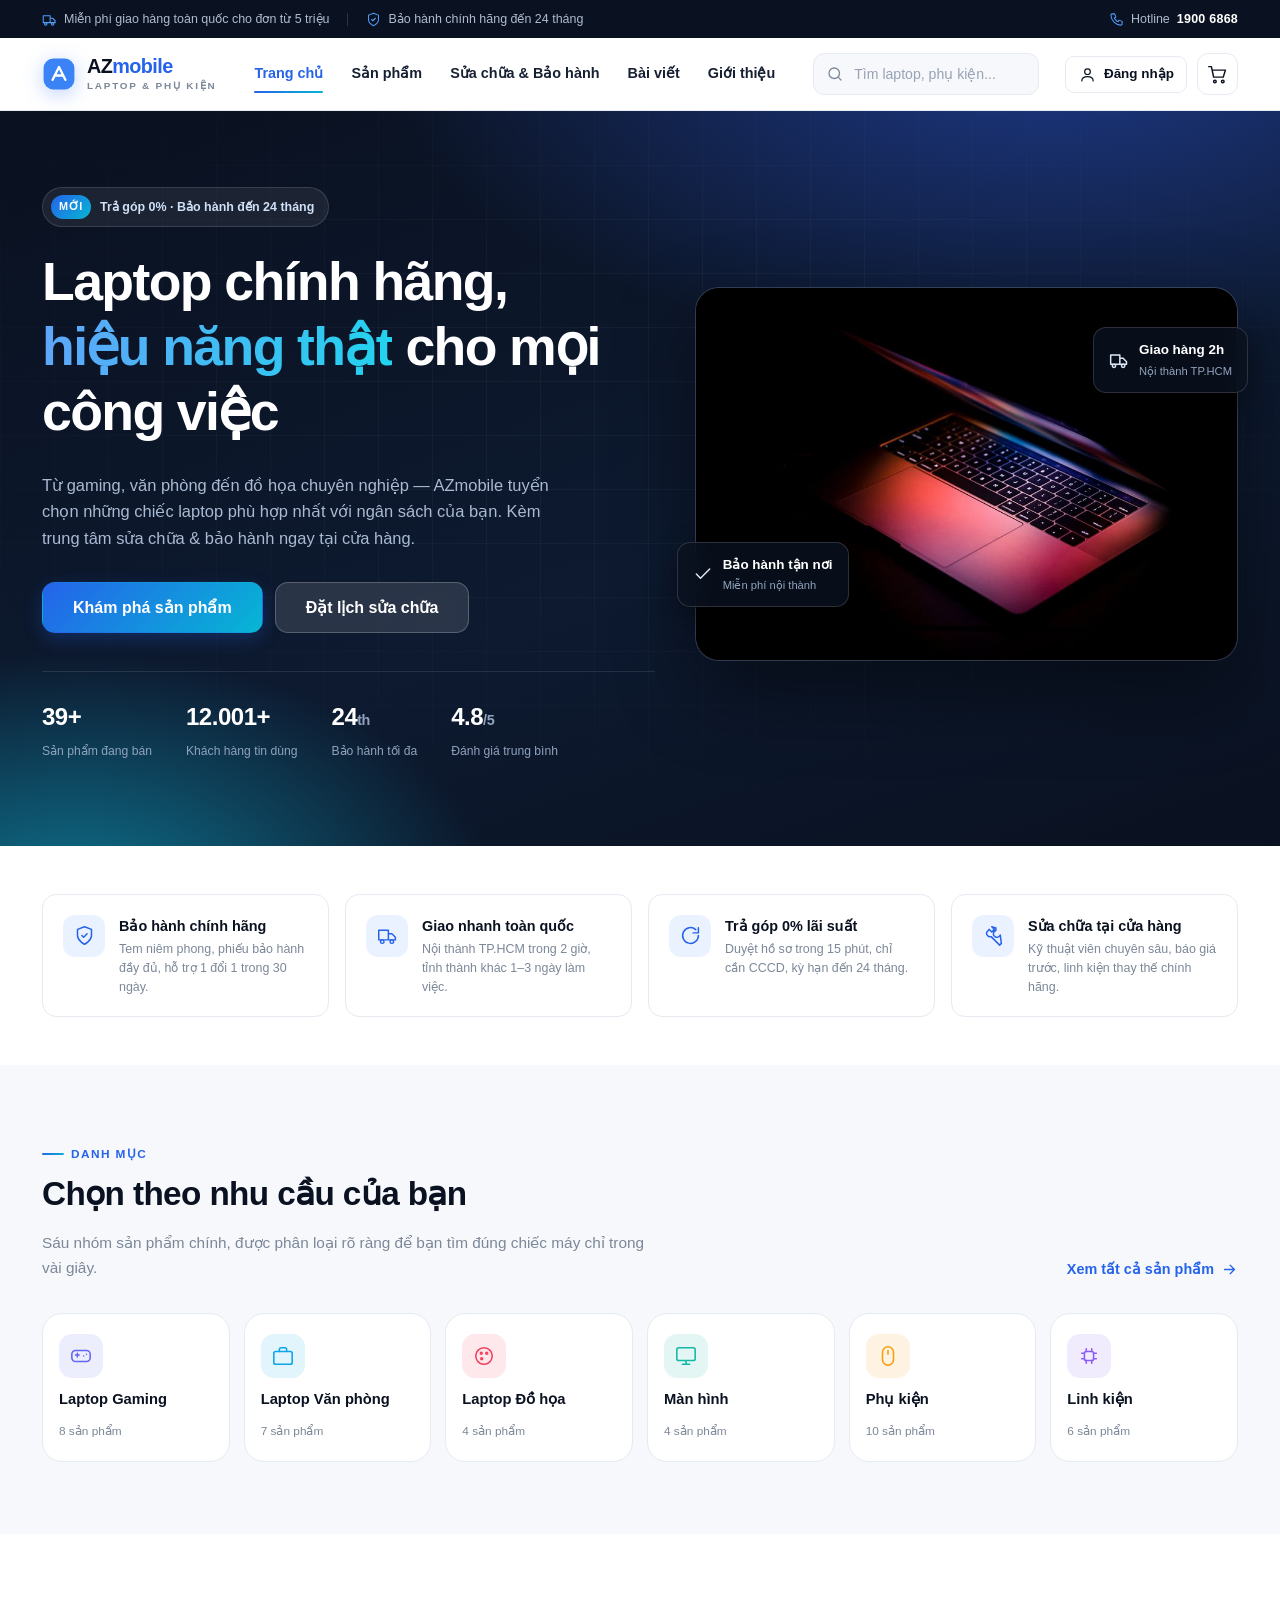
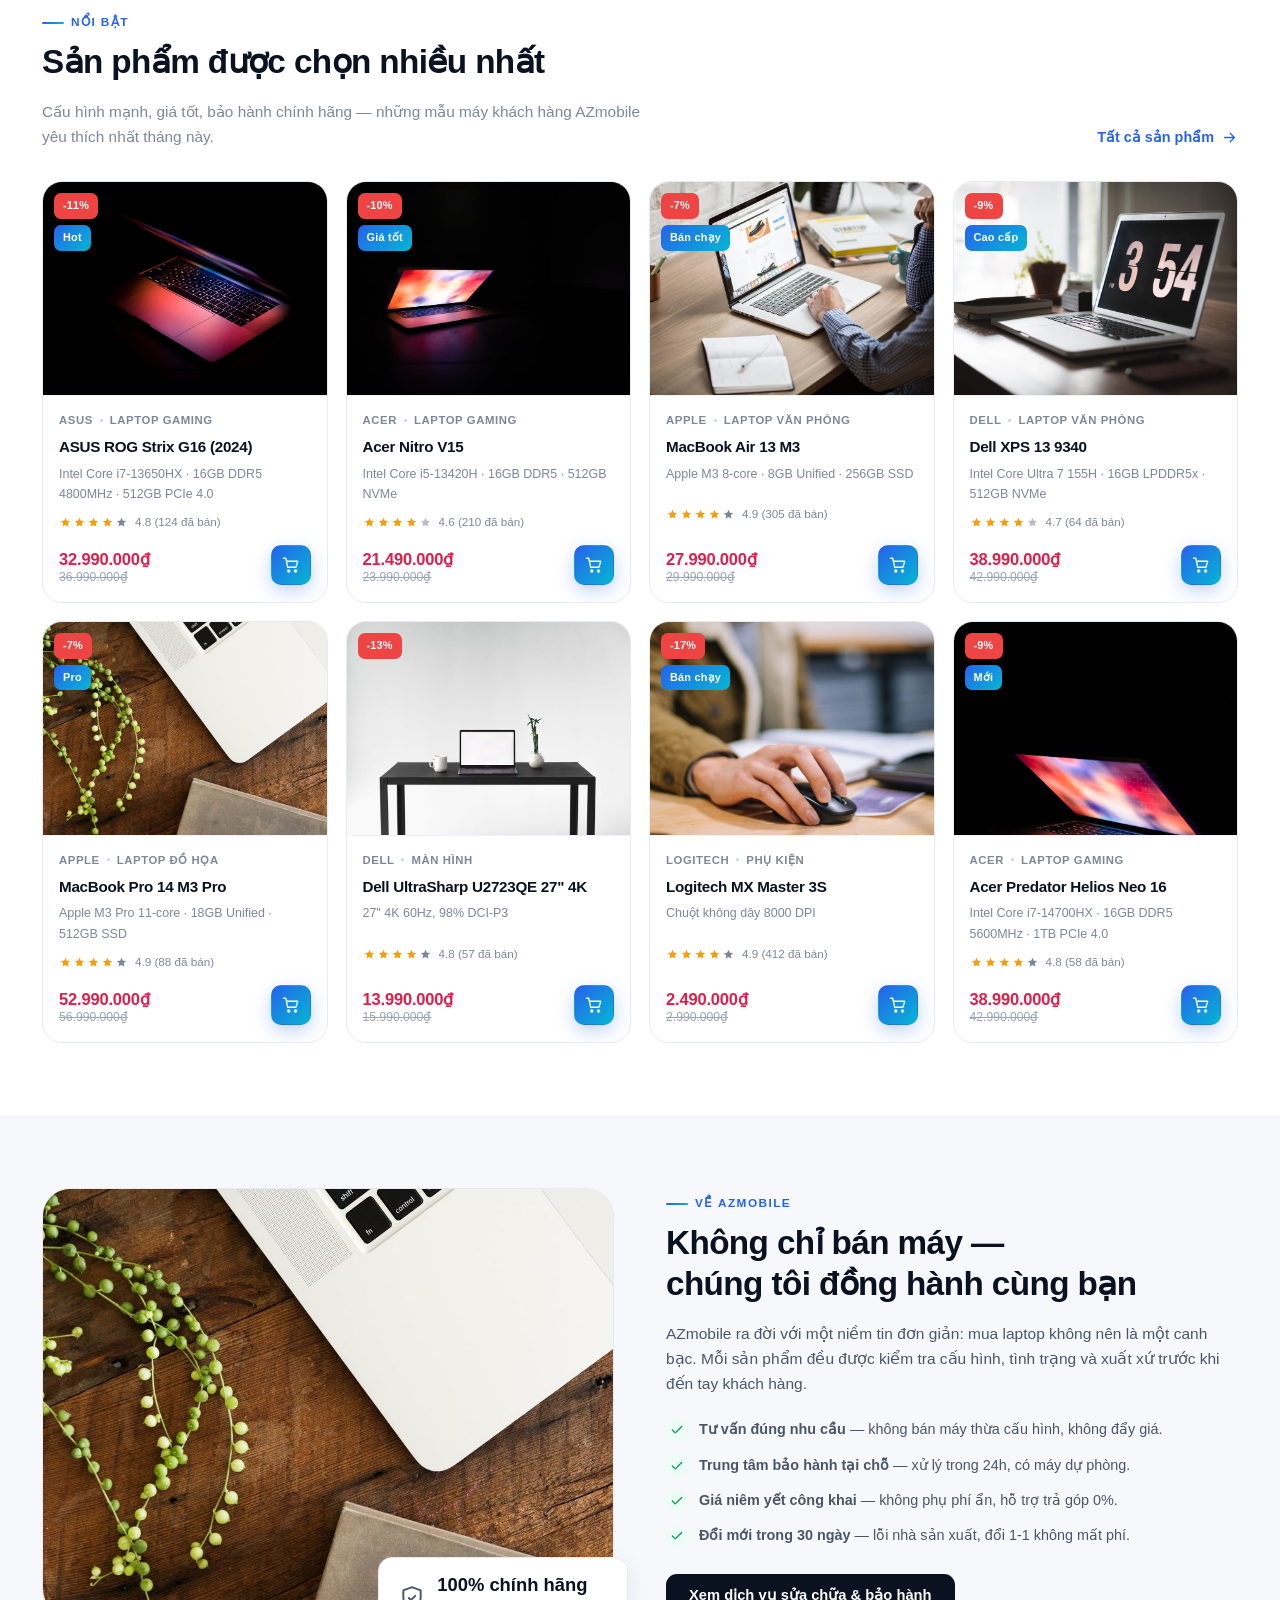
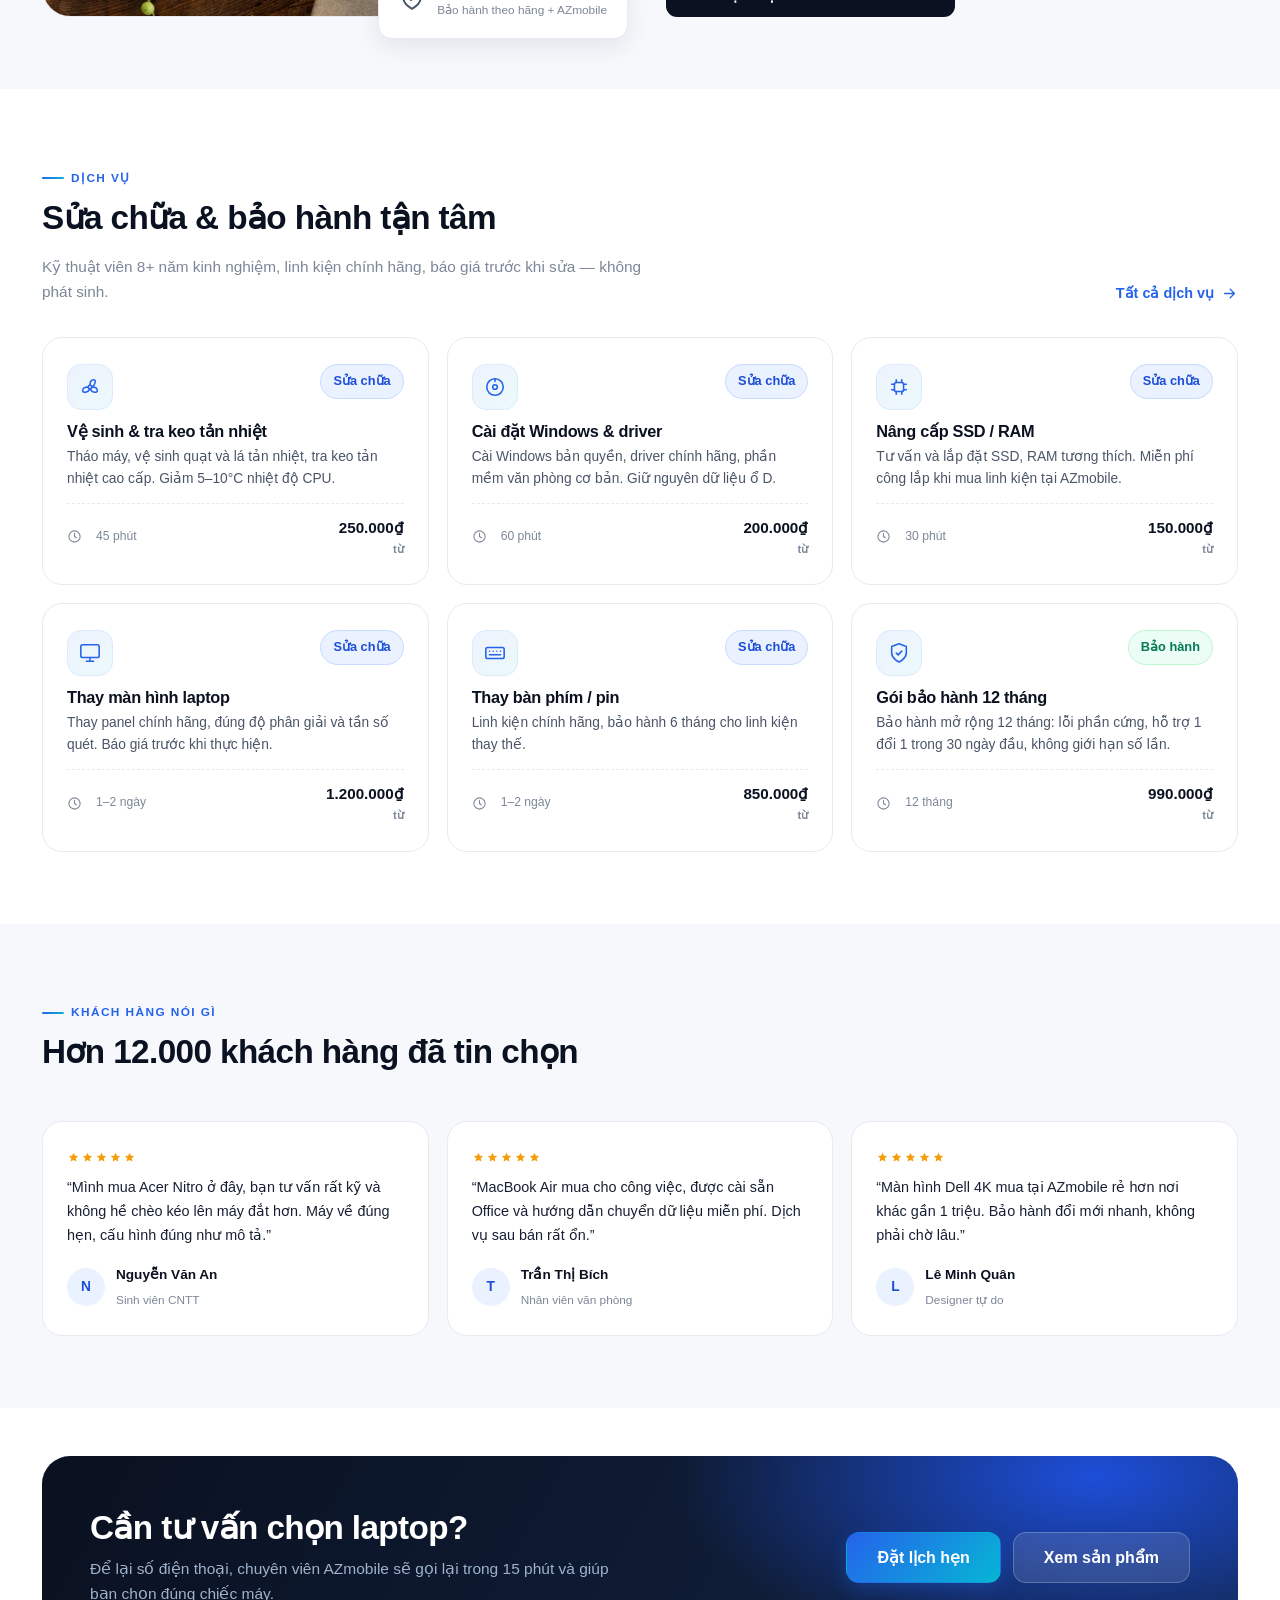
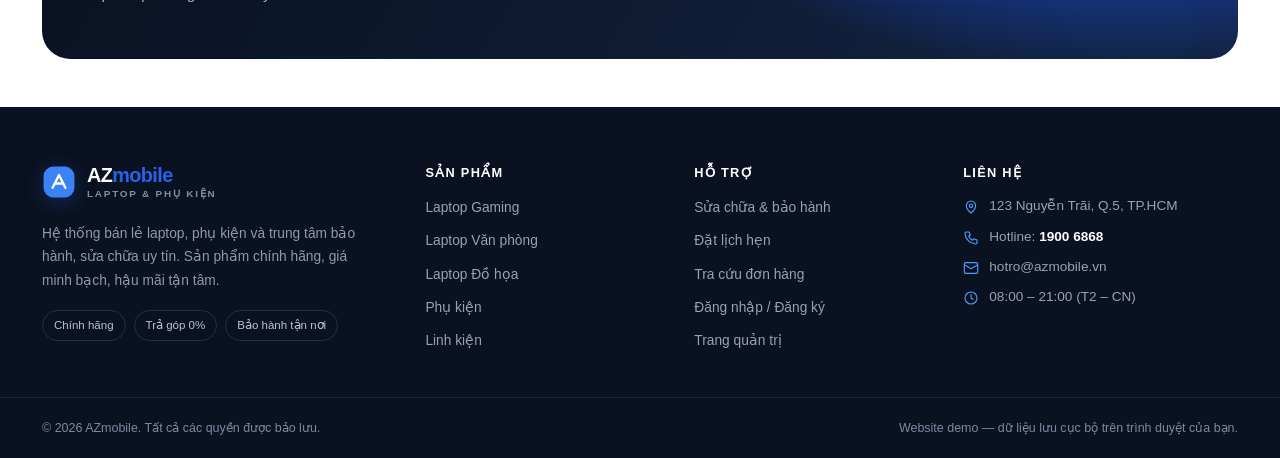
==== commit c59d8ab0: "feat: module bài viết + SEO sản phẩm/bài viết + SEO hệ thống + Facebook Bốn hạng mục còn thiếu theo " ====
--- a/index.html
+++ b/index.html
@@ -162,6 +162,7 @@
 <div id="site-footer"></div>
 
 <script src="assets/js/db.js"></script>
+<script src="assets/js/seo.js"></script>
 <script src="assets/js/ui.js"></script>
 <script src="assets/js/home.js"></script>
 </body>
--- a/assets/css/style.css
+++ b/assets/css/style.css
@@ -1682,3 +1682,248 @@
   *, *::before, *::after { animation-duration: .01ms !important; transition-duration: .01ms !important; }
   html { scroll-behavior: auto; }
 }
+
+/* ============================================================
+   Ảnh sản phẩm thật (assets/img/products)
+   ============================================================ */
+.art--img {
+  display: block;
+  width: 100%;
+  aspect-ratio: 4 / 3;
+  object-fit: cover;
+  object-position: center;
+  background: var(--bg-soft);
+}
+.pcard__media .art--img { transition: transform .45s var(--ease); }
+.pcard:hover .pcard__media .art--img { transform: scale(1.045); }
+.hero__card .art--img { aspect-ratio: 16 / 11; }
+.pdp__gallery .art--img { aspect-ratio: 16 / 11; }
+.split__media .art--img { border-radius: var(--r-xl); border: 1px solid var(--line); }
+.citem__img .art--img { aspect-ratio: 1 / 1; }
+.order-line__thumb .art--img { width: 100%; height: 100%; aspect-ratio: auto; }
+
+/* ============================================================
+   15. Bài viết (blog / post)
+   ============================================================ */
+.post-filter {
+  display: flex;
+  flex-wrap: wrap;
+  gap: 9px;
+  margin: 26px 0 22px;
+}
+.post-filter .chip {
+  cursor: pointer;
+  font-family: inherit;
+  transition: all .18s var(--ease, ease);
+}
+.post-filter .chip.is-active {
+  background: var(--ink);
+  border-color: var(--ink);
+  color: #fff;
+}
+
+.post-grid {
+  display: grid;
+  grid-template-columns: repeat(3, 1fr);
+  gap: 22px;
+  margin-bottom: 56px;
+}
+
+.post-card {
+  display: flex;
+  flex-direction: column;
+  background: var(--bg);
+  border: 1px solid var(--line);
+  border-radius: var(--r-lg);
+  overflow: hidden;
+  transition: transform .25s var(--ease, ease), box-shadow .25s var(--ease, ease);
+}
+.post-card:hover {
+  transform: translateY(-3px);
+  box-shadow: var(--sh-2);
+}
+
+.post-card__media {
+  display: block;
+  aspect-ratio: 16 / 10;
+  background: var(--bg-soft);
+  overflow: hidden;
+}
+.post-card__media img {
+  width: 100%;
+  height: 100%;
+  object-fit: cover;
+  transition: transform .45s var(--ease, ease);
+}
+.post-card:hover .post-card__media img { transform: scale(1.045); }
+
+.post-card__ph {
+  display: flex;
+  align-items: center;
+  justify-content: center;
+  width: 100%;
+  height: 100%;
+  color: #b9c2d0;
+  background: var(--grad-soft);
+}
+
+.post-card__body {
+  display: flex;
+  flex-direction: column;
+  gap: 9px;
+  padding: 18px 20px 22px;
+  flex: 1;
+}
+.post-card__meta {
+  display: flex;
+  align-items: center;
+  gap: 10px;
+  font-size: .76rem;
+  color: var(--muted);
+}
+.post-card__cat {
+  padding: 3px 9px;
+  border-radius: 999px;
+  background: var(--accent-l);
+  color: var(--accent-d);
+  font-weight: 600;
+  font-size: .72rem;
+}
+.post-card__title {
+  margin: 0;
+  font-size: 1.06rem;
+  line-height: 1.42;
+  font-weight: 700;
+}
+.post-card__title a { color: var(--ink); text-decoration: none; }
+.post-card__title a:hover { color: var(--accent); }
+.post-card__excerpt {
+  margin: 0;
+  font-size: .875rem;
+  line-height: 1.65;
+  color: var(--body);
+  display: -webkit-box;
+  -webkit-line-clamp: 3;
+  -webkit-box-orient: vertical;
+  overflow: hidden;
+}
+.post-card__more {
+  margin-top: auto;
+  padding-top: 6px;
+  font-size: .84rem;
+  font-weight: 600;
+  color: var(--accent);
+  text-decoration: none;
+}
+.post-card__more:hover { color: var(--accent-d); }
+
+/* --- Chi tiết bài viết --- */
+.crumbs--article { padding-top: 26px; }
+
+.article {
+  max-width: 780px;
+  padding-top: 20px;
+  padding-bottom: 20px;
+}
+.article__head { margin-bottom: 22px; }
+.article__cat {
+  display: inline-block;
+  padding: 4px 11px;
+  margin-bottom: 12px;
+  border-radius: 999px;
+  background: var(--accent-l);
+  color: var(--accent-d);
+  font-size: .76rem;
+  font-weight: 600;
+}
+.article__head h1 {
+  margin: 0 0 12px;
+  font-size: clamp(1.5rem, 3.4vw, 2.1rem);
+  line-height: 1.28;
+  letter-spacing: -.02em;
+  color: var(--ink);
+}
+.article__meta {
+  display: flex;
+  align-items: center;
+  gap: 8px;
+  font-size: .82rem;
+  color: var(--muted);
+}
+.article__cover {
+  margin: 0 0 26px;
+  border-radius: var(--r-lg);
+  overflow: hidden;
+  border: 1px solid var(--line);
+}
+.article__cover img {
+  display: block;
+  width: 100%;
+  aspect-ratio: 16 / 9;
+  object-fit: cover;
+}
+.article__body {
+  font-size: 1rem;
+  line-height: 1.85;
+  color: var(--body);
+}
+.article__body p { margin: 0 0 18px; }
+.article__body p:first-child { font-size: 1.06rem; color: var(--ink-2); }
+
+.article__share {
+  display: flex;
+  align-items: center;
+  flex-wrap: wrap;
+  gap: 9px;
+  margin-top: 32px;
+  padding-top: 22px;
+  border-top: 1px solid var(--line);
+  font-size: .82rem;
+  color: var(--muted);
+}
+.share-btn {
+  padding: 7px 14px;
+  border: 1px solid var(--line);
+  border-radius: 999px;
+  background: var(--bg);
+  font-family: inherit;
+  font-size: .8rem;
+  font-weight: 600;
+  color: var(--ink-2);
+  text-decoration: none;
+  cursor: pointer;
+  transition: all .18s ease;
+}
+.share-btn:hover {
+  border-color: var(--accent);
+  color: var(--accent);
+  background: var(--accent-l);
+}
+
+.related { margin: 46px 0 60px; }
+.related h2 {
+  margin: 0 0 20px;
+  font-size: 1.2rem;
+  color: var(--ink);
+}
+.related .post-card__title { font-size: .98rem; }
+
+.article__fbpage { margin-bottom: 60px; }
+.article__fbpage a {
+  display: inline-block;
+  padding: 10px 18px;
+  border-radius: 999px;
+  background: #1877f2;
+  color: #fff;
+  font-size: .85rem;
+  font-weight: 600;
+  text-decoration: none;
+}
+.article__fbpage a:hover { background: #0f63d6; }
+
+@media (max-width: 980px) {
+  .post-grid { grid-template-columns: repeat(2, 1fr); }
+}
+@media (max-width: 640px) {
+  .post-grid { grid-template-columns: 1fr; }
+}
